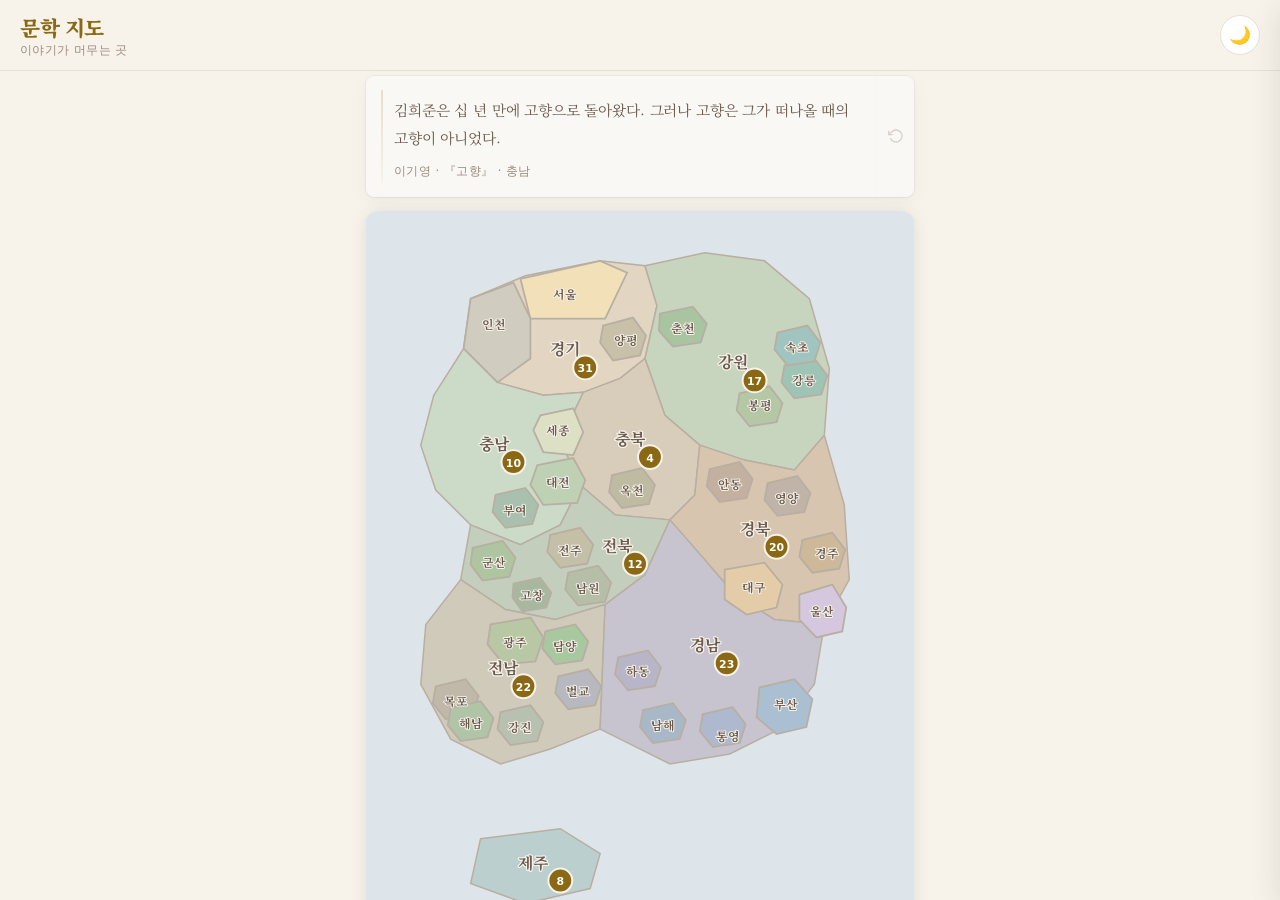
==== index.html @ c630f04c "(feat) 신규 7개 지역 SVG/CSS 추가 + 광역시 sub-region 전환 - 속초/영양/전주/남해/해남/강진/담양 SVG path, label, badge, CSS 색상" ====
<!DOCTYPE html>
<html lang="ko">
<head>
  <meta charset="UTF-8">
  <meta name="viewport" content="width=device-width, initial-scale=1.0, viewport-fit=cover">
  <meta name="theme-color" content="#8B6914">
  <meta name="apple-mobile-web-app-capable" content="yes">
  <meta name="apple-mobile-web-app-status-bar-style" content="black-translucent">
  <title>문학 지도 - 이야기가 머무는 곳</title>
  <link rel="manifest" href="manifest.json">
  <link rel="icon" href="icon.svg" type="image/svg+xml">
  <link rel="apple-touch-icon" href="icon.svg">
  <link rel="preconnect" href="https://fonts.googleapis.com">
  <link rel="preconnect" href="https://fonts.gstatic.com" crossorigin>
  <link href="https://fonts.googleapis.com/css2?family=Noto+Serif+KR:wght@400;700;900&display=swap" rel="stylesheet">
  <link rel="stylesheet" href="style.css">
</head>
<body>
  <div id="app">

    <!-- ===== 헤더 ===== -->
    <header class="app-header">
      <div class="header-left">
        <h1 class="logo">문학 지도</h1>
        <p class="tagline">이야기가 머무는 곳</p>
      </div>
      <button id="themeToggle" class="icon-btn" aria-label="테마 전환"></button>
    </header>

    <!-- ===== 지도 섹션 ===== -->
    <main class="map-section">
      <div class="map-wrapper">
        <!-- 오늘의 발견 -->
        <div id="discoveryCard" class="discovery-card">
          <div class="discovery-card-body">
            <p class="discovery-excerpt" id="discoveryExcerpt"></p>
            <p class="discovery-meta" id="discoveryMeta"></p>
          </div>
          <button class="discovery-next" id="discoveryNext" aria-label="다른 문장">
            <svg width="16" height="16" viewBox="0 0 24 24" fill="none" stroke="currentColor" stroke-width="2"><polyline points="1 4 1 10 7 10"/><path d="M3.51 15a9 9 0 1 0 2.13-9.36L1 10"/></svg>
          </button>
        </div>

        <svg id="koreaMap" viewBox="0 0 550 780" xmlns="http://www.w3.org/2000/svg">
          <!-- 바다 배경 -->
          <rect class="map-sea" x="0" y="0" width="550" height="780" rx="12"/>

          <!-- 지역 그룹 -->
          <g class="regions-group">
            <!-- === 도(道) 레이어 (배경) === -->

            <!-- 경기도 -->
            <g class="region" data-region="gyeonggi">
              <path d="M105,88 L160,65 L235,50 L280,55 L292,95 L280,148 L255,168 L218,182 L178,185 L132,172 L98,138Z"/>
            </g>
            <!-- 강원도 -->
            <g class="region" data-region="gangwon">
              <path d="M280,55 L340,42 L400,50 L445,88 L465,158 L460,225 L430,260 L380,250 L335,235 L300,205 L280,148 L292,95Z"/>
            </g>
            <!-- 충청북도 -->
            <g class="region" data-region="chungbuk">
              <path d="M218,182 L255,168 L280,148 L300,205 L335,235 L330,285 L305,310 L250,305 L215,275 L195,230Z"/>
            </g>
            <!-- 충청남도 -->
            <g class="region" data-region="chungnam">
              <path d="M68,185 L98,138 L132,172 L178,185 L218,182 L195,230 L215,275 L195,315 L155,335 L105,315 L70,280 L55,235Z"/>
            </g>
            <!-- 경상북도 -->
            <g class="region" data-region="gyeongbuk">
              <path d="M335,235 L380,250 L430,260 L460,225 L480,295 L485,370 L460,415 L410,410 L370,385 L340,350 L305,310 L330,285Z"/>
            </g>
            <!-- 전라북도 -->
            <g class="region" data-region="jeonbuk">
              <path d="M105,315 L155,335 L195,315 L215,275 L250,305 L305,310 L280,365 L240,395 L190,410 L140,400 L95,370Z"/>
            </g>
            <!-- 전라남도 -->
            <g class="region" data-region="jeonnam">
              <path d="M95,370 L140,400 L190,410 L240,395 L235,520 L185,540 L135,555 L85,530 L55,475 L60,415Z"/>
            </g>
            <!-- 경상남도 -->
            <g class="region" data-region="gyeongnam">
              <path d="M305,310 L340,350 L370,385 L410,410 L460,415 L450,475 L415,520 L365,545 L305,555 L235,520 L240,395 L280,365Z"/>
            </g>
            <!-- 제주도 -->
            <g class="region" data-region="jeju">
              <path d="M115,630 L195,620 L235,645 L225,680 L160,695 L105,675Z"/>
            </g>

            <!-- === 광역시·특별시 레이어 (전경) === -->

            <!-- 서울특별시 -->
            <g class="region sub-region" data-region="seoul">
              <path d="M155,68 L235,50 L262,62 L240,108 L165,108Z"/>
            </g>
            <!-- 인천광역시 -->
            <g class="region sub-region" data-region="incheon">
              <path d="M105,88 L148,72 L165,108 L165,148 L132,172 L98,138Z"/>
            </g>
            <!-- 세종특별자치시 -->
            <g class="region sub-region" data-region="sejong">
              <path d="M175,205 L208,198 L218,222 L208,245 L178,242 L168,220Z"/>
            </g>
            <!-- 대전광역시 -->
            <g class="region sub-region" data-region="daejeon">
              <path d="M172,255 L208,248 L220,270 L212,293 L178,295 L165,275Z"/>
            </g>
            <!-- 대구광역시 -->
            <g class="region sub-region" data-region="daegu">
              <path d="M360,360 L400,353 L418,375 L412,398 L382,405 L360,390Z"/>
            </g>
            <!-- 광주광역시 -->
            <g class="region sub-region" data-region="gwangju">
              <path d="M125,415 L165,408 L178,428 L170,452 L138,455 L122,435Z"/>
            </g>
            <!-- 울산광역시 -->
            <g class="region sub-region" data-region="ulsan">
              <path d="M435,385 L468,375 L482,398 L478,422 L452,428 L435,410Z"/>
            </g>
            <!-- 부산광역시 -->
            <g class="region sub-region" data-region="busan">
              <path d="M395,478 L430,470 L448,490 L442,518 L412,525 L392,508Z"/>
            </g>

            <!-- === 세분화 지역 (시·군) 레이어 === -->

            <!-- 춘천 (강원) -->
            <g class="region sub-region" data-region="chuncheon">
              <path d="M295,103 L328,96 L342,113 L336,132 L308,136 L294,120Z"/>
            </g>
            <!-- 봉평/평창 (강원) -->
            <g class="region sub-region" data-region="bongpyeong">
              <path d="M375,183 L405,176 L418,193 L412,212 L385,216 L372,200Z"/>
            </g>
            <!-- 경주 (경북) -->
            <g class="region sub-region" data-region="gyeongju">
              <path d="M438,330 L468,323 L481,340 L475,359 L448,363 L435,347Z"/>
            </g>
            <!-- 군산 (전북) -->
            <g class="region sub-region" data-region="gunsan">
              <path d="M107,338 L137,331 L150,348 L144,367 L117,371 L105,355Z"/>
            </g>
            <!-- 하동 (경남) -->
            <g class="region sub-region" data-region="hadong">
              <path d="M253,448 L283,441 L296,458 L290,477 L263,481 L250,465Z"/>
            </g>
            <!-- 통영 (경남) -->
            <g class="region sub-region" data-region="tongyeong">
              <path d="M338,505 L368,498 L381,515 L375,534 L348,538 L335,522Z"/>
            </g>
            <!-- 강릉 (강원) -->
            <g class="region sub-region" data-region="gangneung">
              <path d="M420,155 L450,148 L463,165 L457,184 L430,188 L417,172Z"/>
            </g>
            <!-- 양평 (경기) -->
            <g class="region sub-region" data-region="yangpyeong">
              <path d="M238,115 L268,107 L281,125 L275,145 L248,150 L235,132Z"/>
            </g>
            <!-- 옥천 (충북) -->
            <g class="region sub-region" data-region="okcheon">
              <path d="M247,265 L277,258 L290,275 L284,294 L257,298 L244,282Z"/>
            </g>
            <!-- 부여 (충남) -->
            <g class="region sub-region" data-region="buyeo">
              <path d="M130,285 L160,278 L173,295 L167,314 L140,318 L127,302Z"/>
            </g>
            <!-- 안동 (경북) -->
            <g class="region sub-region" data-region="andong">
              <path d="M345,259 L375,252 L388,269 L382,288 L355,292 L342,276Z"/>
            </g>
            <!-- 남원 (전북) -->
            <g class="region sub-region" data-region="namwon">
              <path d="M203,363 L233,356 L246,373 L240,392 L213,396 L200,380Z"/>
            </g>
            <!-- 고창 (전북) -->
            <g class="region sub-region" data-region="gochang">
              <path d="M148,374 L175,368 L186,383 L181,398 L157,402 L147,388Z"/>
            </g>
            <!-- 벌교 (전남) -->
            <g class="region sub-region" data-region="beolgyo">
              <path d="M193,467 L223,460 L236,477 L230,496 L203,500 L190,484Z"/>
            </g>
            <!-- 목포 (전남) -->
            <g class="region sub-region" data-region="mokpo">
              <path d="M70,477 L100,470 L113,487 L107,506 L80,510 L67,494Z"/>
            </g>
            <!-- 속초 (강원) -->
            <g class="region sub-region" data-region="sokcho">
              <path d="M413,122 L443,115 L456,132 L450,151 L423,155 L410,139Z"/>
            </g>
            <!-- 영양 (경북) -->
            <g class="region sub-region" data-region="yeongyang">
              <path d="M403,273 L433,266 L446,283 L440,302 L413,306 L400,290Z"/>
            </g>
            <!-- 전주 (전북) -->
            <g class="region sub-region" data-region="jeonju">
              <path d="M185,325 L215,318 L228,335 L222,354 L195,358 L182,342Z"/>
            </g>
            <!-- 남해 (경남) -->
            <g class="region sub-region" data-region="namhae">
              <path d="M278,501 L308,494 L321,511 L315,530 L288,534 L275,518Z"/>
            </g>
            <!-- 해남 (전남) -->
            <g class="region sub-region" data-region="haenam">
              <path d="M85,499 L115,492 L128,509 L122,528 L95,532 L82,516Z"/>
            </g>
            <!-- 강진 (전남) -->
            <g class="region sub-region" data-region="gangjin">
              <path d="M135,503 L165,496 L178,513 L172,532 L145,536 L132,520Z"/>
            </g>
            <!-- 담양 (전남) -->
            <g class="region sub-region" data-region="damyang">
              <path d="M180,422 L210,415 L223,432 L217,451 L190,455 L177,439Z"/>
            </g>
          </g>

          <!-- 지역 이름 라벨 -->
          <g class="labels-group">
            <!-- 도 라벨 -->
            <text x="200" y="145" data-label="gyeonggi">경기</text>
            <text x="368" y="158" data-label="gangwon">강원</text>
            <text x="265" y="235" data-label="chungbuk">충북</text>
            <text x="128" y="240" data-label="chungnam">충남</text>
            <text x="390" y="325" data-label="gyeongbuk">경북</text>
            <text x="252" y="342" data-label="jeonbuk">전북</text>
            <text x="138" y="465" data-label="jeonnam">전남</text>
            <text x="340" y="442" data-label="gyeongnam">경남</text>
            <text x="168" y="660" data-label="jeju">제주</text>
            <!-- 광역시 라벨 -->
            <text x="200" y="88" data-label="seoul" class="sub-label">서울</text>
            <text x="128" y="118" data-label="incheon" class="sub-label">인천</text>
            <text x="193" y="225" data-label="sejong" class="sub-label">세종</text>
            <text x="193" y="277" data-label="daejeon" class="sub-label">대전</text>
            <text x="389" y="382" data-label="daegu" class="sub-label">대구</text>
            <text x="150" y="438" data-label="gwangju" class="sub-label">광주</text>
            <text x="458" y="406" data-label="ulsan" class="sub-label">울산</text>
            <text x="422" y="500" data-label="busan" class="sub-label">부산</text>
            <!-- 세분화 지역 라벨 -->
            <text x="318" y="122" data-label="chuncheon" class="sub-label">춘천</text>
            <text x="395" y="200" data-label="bongpyeong" class="sub-label">봉평</text>
            <text x="463" y="348" data-label="gyeongju" class="sub-label">경주</text>
            <text x="128" y="357" data-label="gunsan" class="sub-label">군산</text>
            <text x="273" y="467" data-label="hadong" class="sub-label">하동</text>
            <text x="363" y="532" data-label="tongyeong" class="sub-label">통영</text>
            <text x="440" y="175" data-label="gangneung" class="sub-label">강릉</text>
            <text x="261" y="135" data-label="yangpyeong" class="sub-label">양평</text>
            <text x="267" y="285" data-label="okcheon" class="sub-label">옥천</text>
            <text x="150" y="305" data-label="buyeo" class="sub-label">부여</text>
            <text x="365" y="279" data-label="andong" class="sub-label">안동</text>
            <text x="223" y="383" data-label="namwon" class="sub-label">남원</text>
            <text x="167" y="390" data-label="gochang" class="sub-label">고창</text>
            <text x="213" y="487" data-label="beolgyo" class="sub-label">벌교</text>
            <text x="90" y="497" data-label="mokpo" class="sub-label">목포</text>
            <text x="433" y="142" data-label="sokcho" class="sub-label">속초</text>
            <text x="423" y="293" data-label="yeongyang" class="sub-label">영양</text>
            <text x="205" y="345" data-label="jeonju" class="sub-label">전주</text>
            <text x="298" y="521" data-label="namhae" class="sub-label">남해</text>
            <text x="105" y="519" data-label="haenam" class="sub-label">해남</text>
            <text x="155" y="523" data-label="gangjin" class="sub-label">강진</text>
            <text x="200" y="442" data-label="damyang" class="sub-label">담양</text>
          </g>

          <!-- 작품 수 뱃지 -->
          <g class="badges-group">
            <!-- 도 뱃지 -->
            <g class="count-badge" data-badge="gyeonggi" transform="translate(220,157)">
              <circle r="12"/><text dy="4.5"></text>
            </g>
            <g class="count-badge" data-badge="gangwon" transform="translate(390,170)">
              <circle r="12"/><text dy="4.5"></text>
            </g>
            <g class="count-badge" data-badge="chungbuk" transform="translate(285,247)">
              <circle r="12"/><text dy="4.5"></text>
            </g>
            <g class="count-badge" data-badge="chungnam" transform="translate(148,252)">
              <circle r="12"/><text dy="4.5"></text>
            </g>
            <g class="count-badge" data-badge="gyeongbuk" transform="translate(412,337)">
              <circle r="12"/><text dy="4.5"></text>
            </g>
            <g class="count-badge" data-badge="jeonbuk" transform="translate(270,354)">
              <circle r="12"/><text dy="4.5"></text>
            </g>
            <g class="count-badge" data-badge="jeonnam" transform="translate(158,477)">
              <circle r="12"/><text dy="4.5"></text>
            </g>
            <g class="count-badge" data-badge="gyeongnam" transform="translate(362,454)">
              <circle r="12"/><text dy="4.5"></text>
            </g>
            <g class="count-badge" data-badge="jeju" transform="translate(195,672)">
              <circle r="12"/><text dy="4.5"></text>
            </g>
            <!-- 세분화 지역 뱃지 -->
            <g class="count-badge" data-badge="chuncheon" transform="translate(338,130)">
              <circle r="9"/><text dy="3.5"></text>
            </g>
            <g class="count-badge" data-badge="bongpyeong" transform="translate(415,208)">
              <circle r="9"/><text dy="3.5"></text>
            </g>
            <g class="count-badge" data-badge="gyeongju" transform="translate(478,357)">
              <circle r="9"/><text dy="3.5"></text>
            </g>
            <g class="count-badge" data-badge="gunsan" transform="translate(148,365)">
              <circle r="9"/><text dy="3.5"></text>
            </g>
            <g class="count-badge" data-badge="hadong" transform="translate(293,475)">
              <circle r="9"/><text dy="3.5"></text>
            </g>
            <g class="count-badge" data-badge="tongyeong" transform="translate(380,537)">
              <circle r="9"/><text dy="3.5"></text>
            </g>
            <g class="count-badge" data-badge="gangneung" transform="translate(460,182)">
              <circle r="9"/><text dy="3.5"></text>
            </g>
            <g class="count-badge" data-badge="yangpyeong" transform="translate(281,145)">
              <circle r="9"/><text dy="3.5"></text>
            </g>
            <g class="count-badge" data-badge="okcheon" transform="translate(287,292)">
              <circle r="9"/><text dy="3.5"></text>
            </g>
            <g class="count-badge" data-badge="buyeo" transform="translate(170,312)">
              <circle r="9"/><text dy="3.5"></text>
            </g>
            <g class="count-badge" data-badge="andong" transform="translate(385,286)">
              <circle r="9"/><text dy="3.5"></text>
            </g>
            <g class="count-badge" data-badge="namwon" transform="translate(243,390)">
              <circle r="9"/><text dy="3.5"></text>
            </g>
            <g class="count-badge" data-badge="gochang" transform="translate(183,396)">
              <circle r="9"/><text dy="3.5"></text>
            </g>
            <g class="count-badge" data-badge="beolgyo" transform="translate(233,494)">
              <circle r="9"/><text dy="3.5"></text>
            </g>
            <g class="count-badge" data-badge="mokpo" transform="translate(110,504)">
              <circle r="9"/><text dy="3.5"></text>
            </g>
            <g class="count-badge" data-badge="sokcho" transform="translate(450,149)">
              <circle r="9"/><text dy="3.5"></text>
            </g>
            <g class="count-badge" data-badge="yeongyang" transform="translate(443,300)">
              <circle r="9"/><text dy="3.5"></text>
            </g>
            <g class="count-badge" data-badge="jeonju" transform="translate(225,352)">
              <circle r="9"/><text dy="3.5"></text>
            </g>
            <g class="count-badge" data-badge="namhae" transform="translate(318,528)">
              <circle r="9"/><text dy="3.5"></text>
            </g>
            <g class="count-badge" data-badge="haenam" transform="translate(125,526)">
              <circle r="9"/><text dy="3.5"></text>
            </g>
            <g class="count-badge" data-badge="gangjin" transform="translate(175,530)">
              <circle r="9"/><text dy="3.5"></text>
            </g>
            <g class="count-badge" data-badge="damyang" transform="translate(220,449)">
              <circle r="9"/><text dy="3.5"></text>
            </g>
          </g>

          <!-- 작품 위치 마커 -->
          <g id="workMarkers"></g>
        </svg>

        <!-- 시·군 상세 타일 지도 -->
        <div id="detailMap" class="detail-map"></div>

        <!-- 전체 지도 복귀 버튼 -->
        <button id="zoomBackBtn" class="zoom-back-btn" aria-label="전체 지도">&larr; 전체 지도</button>
        <!-- 이야기 목록 버튼 -->
        <button id="storyOpenBtn" class="story-open-btn" aria-label="이야기 보기">작품 · 이야기 &rsaquo;</button>

        <!-- 지도 안내 -->
        <p class="map-hint" id="mapHint">지역을 선택해보세요</p>

      </div>
    </main>

    <!-- ===== 스토리 패널 ===== -->
    <aside id="storyPanel" class="story-panel">
      <div class="panel-drag-handle"></div>
      <div class="panel-header">
        <button id="panelClose" class="icon-btn panel-close-btn" aria-label="닫기">&times;</button>
        <h2 id="regionTitle" class="region-title"></h2>
        <p id="regionDesc" class="region-desc"></p>
      </div>
      <div class="panel-body" id="panelBody">
        <div class="panel-section">
          <h3 class="section-header" id="litSectionTitle">문학작품</h3>
          <div id="literaryList"></div>
        </div>
        <div class="panel-divider"></div>
        <div class="panel-section">
          <h3 class="section-header" id="userSectionTitle">이 곳의 이야기</h3>
          <div id="userList"></div>
        </div>
      </div>
      <div class="panel-footer">
        <button id="writeBtn" class="write-btn">이야기 남기기</button>
      </div>
    </aside>

    <!-- ===== 글쓰기 모달 ===== -->
    <div id="writeModal" class="modal">
      <div class="modal-content write-modal">
        <div class="modal-header">
          <h3><span id="writeRegion"></span>에 이야기 남기기</h3>
          <button class="modal-close-btn" data-close="writeModal">&times;</button>
        </div>
        <form id="writeForm">
          <div class="form-group">
            <label for="authorInput">필명</label>
            <input type="text" id="authorInput" name="author" placeholder="이름 또는 필명" required>
          </div>
          <div class="form-group">
            <label for="titleInput">제목</label>
            <input type="text" id="titleInput" name="storyTitle" placeholder="이야기의 제목" required>
          </div>
          <div class="form-group">
            <label for="relatedWorkSelect">관련 작품 <span class="label-optional">(선택)</span></label>
            <select id="relatedWorkSelect" name="relatedWork">
              <option value="">작품 선택 안 함 — 자유 글</option>
            </select>
          </div>
          <div class="form-group">
            <label for="locationInput">장소 <span class="label-optional">(선택)</span></label>
            <input type="text" id="locationInput" name="location" placeholder="방문한 장소 (예: 춘천 실레마을 김유정문학촌)">
          </div>
          <div class="form-group">
            <label for="categorySelect">카테고리</label>
            <select id="categorySelect" name="category">
              <option value="essay">수필/에세이</option>
              <option value="poem">시</option>
              <option value="review">감상/리뷰</option>
              <option value="memory">추억/일상</option>
            </select>
          </div>
          <div class="form-group">
            <label for="contentInput">내용</label>
            <textarea id="contentInput" name="content" rows="6" placeholder="이 장소와 관련된 이야기를 들려주세요..." required></textarea>
          </div>
          <div class="form-actions">
            <button type="button" id="cancelBtn" class="btn btn-secondary">취소</button>
            <button type="submit" class="btn btn-primary">등록하기</button>
          </div>
        </form>
      </div>
    </div>

    <!-- ===== 상세보기 모달 ===== -->
    <div id="detailModal" class="modal">
      <div class="modal-content detail-modal" id="detailContent"></div>
    </div>

    <!-- ===== 오버레이 ===== -->
    <div id="overlay" class="overlay"></div>

  </div>

  <script src="data.js"></script>
  <script src="detail-maps.js"></script>
  <script src="app.js"></script>
</body>
</html>
---- style.css ----
/* ===== CSS Variables ===== */
:root {
  --bg-primary: #F7F3EB;
  --bg-secondary: #FFFFFF;
  --bg-card: #FFFDF8;
  --text-primary: #2C1810;
  --text-secondary: #6B5B4F;
  --text-tertiary: #9B8B7F;
  --accent: #8B6914;
  --accent-hover: #A47D1A;
  --accent-bg: #FFF8E7;
  --border: #E8E0D4;
  --shadow-sm: 0 1px 3px rgba(44,24,16,0.06);
  --shadow-md: 0 4px 12px rgba(44,24,16,0.08);
  --shadow-lg: 0 8px 30px rgba(44,24,16,0.12);
  --radius-sm: 8px;
  --radius-md: 14px;
  --radius-lg: 20px;
  --sea: #DDE5EA;
  --region-stroke: #B8AFA2;

  /* 도(道) */
  --r-gyeonggi: #E2D5C1;
  --r-gangwon: #C7D4BE;
  --r-chungbuk: #D8CCBA;
  --r-chungnam: #CBDBC7;
  --r-gyeongbuk: #D8C5AF;
  --r-jeonbuk: #C4CEBC;
  --r-jeonnam: #CFCABA;
  --r-gyeongnam: #C7C4D0;
  --r-jeju: #BBCFCE;

  /* 광역시·특별시 */
  --r-seoul: #F2E0B8;
  --r-incheon: #D0CCC0;
  --r-sejong: #DDE0C4;
  --r-daejeon: #BED1B5;
  --r-daegu: #E5CCA8;
  --r-gwangju: #B8C8A5;
  --r-ulsan: #D5C8DE;
  --r-busan: #AABFD2;

  /* 세분화 지역 (시·군) */
  --r-chuncheon: #A8C4A0;
  --r-bongpyeong: #B5C8A5;
  --r-gyeongju: #CDB89A;
  --r-gunsan: #AFC4A0;
  --r-hadong: #B8B5C8;
  --r-tongyeong: #AEB8CE;
  --r-gangneung: #9EC4B5;
  --r-yangpyeong: #C8C0A8;
  --r-okcheon: #BFBAA2;
  --r-buyeo: #A8C0AD;
  --r-andong: #C4B0A0;
  --r-namwon: #B5BFA8;
  --r-gochang: #A8B8A0;
  --r-beolgyo: #B8B8C0;
  --r-mokpo: #C0B8A8;
  --r-sokcho: #A0C4C0;
  --r-yeongyang: #C0B4A8;
  --r-jeonju: #C4C0A8;
  --r-namhae: #A8B8C8;
  --r-haenam: #B0C4A8;
  --r-gangjin: #B8C0B0;
  --r-damyang: #A8C8A0;
}

[data-theme="dark"] {
  --bg-primary: #1A1612;
  --bg-secondary: #252019;
  --bg-card: #2D2720;
  --text-primary: #E8DFD0;
  --text-secondary: #A89B8F;
  --text-tertiary: #7B6F63;
  --accent: #D4A832;
  --accent-hover: #E0BA45;
  --accent-bg: #332D1F;
  --border: #3D362D;
  --shadow-sm: 0 1px 3px rgba(0,0,0,0.2);
  --shadow-md: 0 4px 12px rgba(0,0,0,0.3);
  --shadow-lg: 0 8px 30px rgba(0,0,0,0.4);
  --sea: #141C22;
  --region-stroke: #5D5449;

  /* 도(道) */
  --r-gyeonggi: #5C4E3A;
  --r-gangwon: #3E4D38;
  --r-chungbuk: #524A3A;
  --r-chungnam: #3E4D3C;
  --r-gyeongbuk: #524538;
  --r-jeonbuk: #3C4538;
  --r-jeonnam: #4A453A;
  --r-gyeongnam: #3E3C4A;
  --r-jeju: #384A48;

  /* 광역시·특별시 */
  --r-seoul: #6B5A32;
  --r-incheon: #4A4638;
  --r-sejong: #4D5038;
  --r-daejeon: #3A4D34;
  --r-daegu: #5E4C30;
  --r-gwangju: #384530;
  --r-ulsan: #4A4252;
  --r-busan: #344050;

  /* 세분화 지역 (시·군) */
  --r-chuncheon: #354D30;
  --r-bongpyeong: #3C4832;
  --r-gyeongju: #4D4230;
  --r-gunsan: #354530;
  --r-hadong: #38354A;
  --r-tongyeong: #343A4A;
  --r-gangneung: #2E4840;
  --r-yangpyeong: #4A4538;
  --r-okcheon: #454030;
  --r-buyeo: #304538;
  --r-andong: #483E35;
  --r-namwon: #3A4232;
  --r-gochang: #344030;
  --r-beolgyo: #383842;
  --r-mokpo: #424038;
  --r-sokcho: #2E4845;
  --r-yeongyang: #453E35;
  --r-jeonju: #484530;
  --r-namhae: #303A48;
  --r-haenam: #354535;
  --r-gangjin: #3A4238;
  --r-damyang: #304830;
}

/* ===== Reset & Base ===== */
*, *::before, *::after {
  margin: 0;
  padding: 0;
  box-sizing: border-box;
}

html {
  font-size: 16px;
  -webkit-text-size-adjust: 100%;
}

body {
  font-family: -apple-system, BlinkMacSystemFont, 'Segoe UI', system-ui, sans-serif;
  background-color: var(--bg-primary);
  color: var(--text-primary);
  min-height: 100dvh;
  transition: background-color 0.4s, color 0.4s;
  overflow-x: hidden;
}

/* ===== Header ===== */
.app-header {
  position: fixed;
  top: 0;
  left: 0;
  right: 0;
  z-index: 100;
  display: flex;
  align-items: center;
  justify-content: space-between;
  padding: 12px 20px;
  background: var(--bg-primary);
  border-bottom: 1px solid var(--border);
  backdrop-filter: blur(12px);
  -webkit-backdrop-filter: blur(12px);
  transition: background-color 0.4s;
}

.logo {
  font-family: 'Noto Serif KR', Georgia, serif;
  font-size: 1.3rem;
  font-weight: 900;
  color: var(--accent);
  letter-spacing: -0.02em;
}

.tagline {
  font-size: 0.72rem;
  color: var(--text-tertiary);
  margin-top: 1px;
  letter-spacing: 0.04em;
}

.icon-btn {
  width: 40px;
  height: 40px;
  border: 1px solid var(--border);
  border-radius: 50%;
  background: var(--bg-secondary);
  color: var(--text-primary);
  font-size: 1.1rem;
  cursor: pointer;
  display: flex;
  align-items: center;
  justify-content: center;
  transition: all 0.2s;
}

.icon-btn:hover {
  border-color: var(--accent);
  background: var(--accent-bg);
}

/* ===== Map Section ===== */
.map-section {
  padding-top: 68px;
  height: 100dvh;
  display: flex;
  justify-content: center;
  overflow: hidden;
}

.map-wrapper {
  position: relative;
  width: 100%;
  /* 뷰포트 높이에서 헤더+여백+디스커버리카드+힌트 빼고 SVG 비율(550:780)로 최대 너비 산출 */
  max-width: min(520px, calc((100dvh - 170px) * 0.705));
  margin: auto;
  padding: 8px;
}

#koreaMap {
  width: 100%;
  height: auto;
  filter: drop-shadow(0 2px 8px rgba(44,24,16,0.1));
}

.map-sea {
  fill: var(--sea);
  transition: fill 0.4s;
}

.map-hint {
  text-align: center;
  color: var(--text-tertiary);
  font-size: 0.85rem;
  margin-top: 8px;
  transition: opacity 0.3s;
}

.map-hint.hidden {
  opacity: 0;
}

/* Region paths — 도(道) */
.region path {
  stroke: var(--region-stroke);
  stroke-width: 1.5;
  cursor: pointer;
  transition: fill 0.25s, filter 0.25s, transform 0.25s;
  transform-origin: center;
}

.region[data-region="gyeonggi"] path { fill: var(--r-gyeonggi); }
.region[data-region="gangwon"] path { fill: var(--r-gangwon); }
.region[data-region="chungbuk"] path { fill: var(--r-chungbuk); }
.region[data-region="chungnam"] path { fill: var(--r-chungnam); }
.region[data-region="gyeongbuk"] path { fill: var(--r-gyeongbuk); }
.region[data-region="jeonbuk"] path { fill: var(--r-jeonbuk); }
.region[data-region="jeonnam"] path { fill: var(--r-jeonnam); }
.region[data-region="gyeongnam"] path { fill: var(--r-gyeongnam); }
.region[data-region="jeju"] path { fill: var(--r-jeju); }

/* Region paths — 광역시·특별시 */
.region[data-region="seoul"] path { fill: var(--r-seoul); }
.region[data-region="incheon"] path { fill: var(--r-incheon); }
.region[data-region="sejong"] path { fill: var(--r-sejong); }
.region[data-region="daejeon"] path { fill: var(--r-daejeon); }
.region[data-region="daegu"] path { fill: var(--r-daegu); }
.region[data-region="gwangju"] path { fill: var(--r-gwangju); }
.region[data-region="ulsan"] path { fill: var(--r-ulsan); }
.region[data-region="busan"] path { fill: var(--r-busan); }

/* 세분화 지역 (시·군) */
.region[data-region="chuncheon"] path { fill: var(--r-chuncheon); }
.region[data-region="bongpyeong"] path { fill: var(--r-bongpyeong); }
.region[data-region="gyeongju"] path { fill: var(--r-gyeongju); }
.region[data-region="gunsan"] path { fill: var(--r-gunsan); }
.region[data-region="hadong"] path { fill: var(--r-hadong); }
.region[data-region="tongyeong"] path { fill: var(--r-tongyeong); }
.region[data-region="gangneung"] path { fill: var(--r-gangneung); }
.region[data-region="yangpyeong"] path { fill: var(--r-yangpyeong); }
.region[data-region="okcheon"] path { fill: var(--r-okcheon); }
.region[data-region="buyeo"] path { fill: var(--r-buyeo); }
.region[data-region="andong"] path { fill: var(--r-andong); }
.region[data-region="namwon"] path { fill: var(--r-namwon); }
.region[data-region="gochang"] path { fill: var(--r-gochang); }
.region[data-region="beolgyo"] path { fill: var(--r-beolgyo); }
.region[data-region="mokpo"] path { fill: var(--r-mokpo); }
.region[data-region="sokcho"] path { fill: var(--r-sokcho); }
.region[data-region="yeongyang"] path { fill: var(--r-yeongyang); }
.region[data-region="jeonju"] path { fill: var(--r-jeonju); }
.region[data-region="namhae"] path { fill: var(--r-namhae); }
.region[data-region="haenam"] path { fill: var(--r-haenam); }
.region[data-region="gangjin"] path { fill: var(--r-gangjin); }
.region[data-region="damyang"] path { fill: var(--r-damyang); }

.region.sub-region path {
  stroke-width: 1.8;
}

.region.sub-region:hover path {
  stroke-width: 2.2;
}

/* 시·군 선택 시 상위 도 연동 하이라이트 */
.region.parent-highlight path {
  filter: brightness(1.08);
  stroke-width: 2;
}

.region:hover path {
  filter: brightness(1.08);
  stroke-width: 2;
}

.region.selected path {
  fill: var(--accent) !important;
  stroke: var(--text-primary);
  stroke-width: 2.5;
  filter: brightness(1.05) drop-shadow(0 2px 6px rgba(139,105,20,0.3));
}

/* Labels */
.labels-group text {
  font-family: 'Noto Serif KR', serif;
  font-size: 16px;
  font-weight: 700;
  fill: var(--text-secondary);
  text-anchor: middle;
  pointer-events: none;
  transition: fill 0.3s;
  paint-order: stroke fill;
  stroke: var(--bg-primary);
  stroke-width: 2.5px;
  stroke-linecap: round;
  stroke-linejoin: round;
}

.labels-group text.sub-label {
  font-size: 12px;
  font-weight: 700;
  stroke-width: 2px;
}

/* Badges */
.count-badge {
  opacity: 0;
  transition: opacity 0.3s;
}

.count-badge.visible {
  opacity: 1;
}

.count-badge circle {
  fill: var(--accent);
  stroke: var(--bg-primary);
  stroke-width: 2;
}

.count-badge text {
  fill: #FFF;
  font-size: 11px;
  font-weight: 700;
  text-anchor: middle;
  font-family: -apple-system, system-ui, sans-serif;
}

/* ===== Story Panel ===== */
.story-panel {
  position: fixed;
  z-index: 200;
  background: var(--bg-secondary);
  display: flex;
  flex-direction: column;
  transition: transform 0.35s cubic-bezier(0.4, 0, 0.2, 1);
  overflow: hidden;
}

/* Mobile: bottom sheet */
@media (max-width: 768px) {
  .story-panel {
    bottom: 0;
    left: 0;
    right: 0;
    height: 75dvh;
    border-radius: var(--radius-lg) var(--radius-lg) 0 0;
    transform: translateY(100%);
    box-shadow: 0 -4px 30px rgba(0,0,0,0.15);
  }

  .story-panel.open {
    transform: translateY(0);
  }
}

/* Desktop: side panel */
@media (min-width: 769px) {
  .story-panel {
    top: 0;
    right: 0;
    bottom: 0;
    width: 440px;
    transform: translateX(100%);
    border-left: 1px solid var(--border);
    box-shadow: var(--shadow-lg);
  }

  .story-panel.open {
    transform: translateX(0);
  }
}

.panel-drag-handle {
  width: 36px;
  height: 4px;
  background: var(--border);
  border-radius: 2px;
  margin: 10px auto 4px;
  flex-shrink: 0;
}

@media (min-width: 769px) {
  .panel-drag-handle { display: none; }
}

.panel-header {
  padding: 12px 20px 0;
  flex-shrink: 0;
  position: relative;
}

.panel-close-btn {
  position: absolute;
  top: 8px;
  right: 16px;
  font-size: 1.5rem;
  line-height: 1;
}

.region-title {
  font-family: 'Noto Serif KR', serif;
  font-size: 1.35rem;
  font-weight: 900;
  color: var(--accent);
  padding-right: 40px;
}

.region-desc {
  font-size: 0.82rem;
  color: var(--text-secondary);
  margin-top: 6px;
  line-height: 1.5;
}

/* Section headers */
.section-header {
  font-family: 'Noto Serif KR', serif;
  font-size: 0.9rem;
  font-weight: 700;
  color: var(--text-secondary);
  margin-bottom: 12px;
  padding-bottom: 8px;
  border-bottom: 1.5px solid var(--border);
}

.panel-divider {
  height: 1px;
  background: var(--border);
  margin: 20px 0;
}

.section-empty {
  font-size: 0.85rem;
  color: var(--text-tertiary);
  padding: 16px 0;
}

/* Panel body */
.panel-body {
  flex: 1;
  overflow-y: auto;
  padding: 16px 20px;
  -webkit-overflow-scrolling: touch;
}

/* Panel footer */
.panel-footer {
  padding: 12px 20px;
  padding-bottom: max(12px, env(safe-area-inset-bottom));
  border-top: 1px solid var(--border);
  flex-shrink: 0;
}

.write-btn {
  width: 100%;
  padding: 13px;
  border: none;
  border-radius: var(--radius-sm);
  background: var(--accent);
  color: #FFF;
  font-size: 0.95rem;
  font-weight: 700;
  cursor: pointer;
  transition: background 0.2s;
}

.write-btn:hover {
  background: var(--accent-hover);
}

/* ===== SVG Map Zoom ===== */
.map-wrapper {
  position: relative;
}

/* viewBox는 CSS transition 안 됨 — JS에서 처리 */
#koreaMap {
  transition: opacity 0.3s ease;
}

/* 줌 시 타겟 외 지역 처리 */
#koreaMap.zoomed .region:not(.zoom-target):not(.zoom-sibling) {
  opacity: 0.07;
  pointer-events: none;
  transition: opacity 0.35s ease;
}

#koreaMap.zoomed .region.zoom-sibling {
  opacity: 0.35;
  transition: opacity 0.35s ease;
}

#koreaMap.zoomed .region.zoom-target {
  transition: opacity 0.35s ease;
}

/* 줌 시 라벨 — 비타겟 숨김 */
#koreaMap.zoomed .labels-group text {
  opacity: 0;
  transition: opacity 0.25s ease;
}

#koreaMap.zoomed .labels-group text.zoom-label {
  opacity: 1;
  transition: opacity 0.25s ease;
}

/* 메인 지도에서 세분화 지역 뱃지 숨김 */
.count-badge.sub-badge {
  opacity: 0 !important;
  pointer-events: none;
}

/* 줌 시 도 뱃지 숨김 */
#koreaMap.zoomed .badges-group .count-badge {
  opacity: 0;
  transition: opacity 0.2s ease;
}

/* 줌 시 하위 지역 뱃지 표시 — 메인 지도와 동일 크기 유지 */
#koreaMap.zoomed .badges-group .count-badge.zoom-badge {
  opacity: 1 !important;
  pointer-events: auto;
}

/* 줌 시 글귀 카드 숨김 */
.discovery-card.hidden {
  display: none;
}

/* 위치 동그라미 마커 */
.location-dot {
  cursor: pointer;
  transition: opacity 0.3s ease;
}

.location-dot.zoom-hidden {
  opacity: 0;
  pointer-events: none;
}

.loc-circle {
  fill: var(--accent);
  stroke: var(--bg-primary);
  stroke-width: 1.5;
  transition: r 0.2s ease, fill 0.2s ease;
}

.loc-pulse {
  fill: var(--accent);
  opacity: 0;
  animation: locPulse 3s ease-out infinite;
}

.location-dot:hover .loc-circle {
  r: 5.5;
  fill: var(--accent-hover);
}

@keyframes locPulse {
  0% { r: 4; opacity: 0.4; }
  100% { r: 12; opacity: 0; }
}

[data-theme="dark"] .loc-circle {
  stroke: var(--bg-secondary);
}

/* 작품 마커 */
.work-marker {
  cursor: pointer;
}

.work-marker .marker-dot {
  fill: var(--accent);
  stroke: var(--bg-primary);
  stroke-width: 2;
  transition: r 0.15s ease, fill 0.15s ease;
}

.work-marker .marker-label {
  font-family: 'Noto Serif KR', serif;
  font-weight: 700;
  fill: var(--text-primary);
  paint-order: stroke fill;
  stroke: var(--sea);
  stroke-width: 3px;
  stroke-linecap: round;
  stroke-linejoin: round;
  pointer-events: none;
}

.work-marker:hover .marker-dot {
  fill: var(--accent-hover);
  r: 5.5;
}

[data-theme="dark"] .work-marker .marker-dot {
  stroke: var(--bg-primary);
}

[data-theme="dark"] .work-marker .marker-label {
  stroke: var(--bg-secondary);
}

/* 줌 복귀 버튼 */
.zoom-back-btn {
  display: none;
  position: absolute;
  top: 8px;
  left: 8px;
  padding: 5px 12px;
  border: 1px solid var(--border);
  border-radius: 100px;
  background: var(--bg-secondary);
  color: var(--text-secondary);
  font-family: 'Noto Serif KR', serif;
  font-size: 0.72rem;
  font-weight: 600;
  cursor: pointer;
  z-index: 5;
  box-shadow: var(--shadow-sm);
  transition: all 0.2s;
}

.zoom-back-btn.visible {
  display: block;
}

.zoom-back-btn:hover {
  background: var(--accent-bg);
  border-color: var(--accent);
  color: var(--accent);
}

/* 이야기 보기 버튼 */
.story-open-btn {
  display: none;
  position: absolute;
  top: 8px;
  right: 8px;
  padding: 5px 14px;
  border: none;
  border-radius: 100px;
  background: var(--accent);
  color: #FFF;
  font-family: 'Noto Serif KR', serif;
  font-size: 0.72rem;
  font-weight: 700;
  cursor: pointer;
  z-index: 5;
  box-shadow: var(--shadow-sm);
  transition: all 0.2s;
}

.story-open-btn.visible {
  display: block;
}

.story-open-btn:hover {
  background: var(--accent-hover);
}

/* ===== 시·군 상세 SVG 지도 ===== */
.detail-map {
  display: none;
  position: absolute;
  inset: 0;
  z-index: 2;
  border-radius: var(--radius-md);
  overflow: hidden;
  background: var(--bg-primary);
}

.detail-map.visible {
  display: flex;
  align-items: center;
  justify-content: center;
}

/* SVG 지도 */
.dm-svg {
  width: 100%;
  height: 100%;
}

.dm-bg {
  fill: var(--sea);
}

/* 구/면 경계 */
.dm-district {
  fill: var(--bg-card);
  stroke: var(--region-stroke);
  stroke-width: 1;
  transition: fill 0.2s;
}

.dm-district:hover {
  fill: var(--accent-bg);
}

.dm-district-label {
  font-family: 'Noto Serif KR', serif;
  font-size: 7px;
  font-weight: 600;
  fill: var(--text-tertiary);
  text-anchor: middle;
  pointer-events: none;
  paint-order: stroke fill;
  stroke: var(--bg-card);
  stroke-width: 2px;
  stroke-linecap: round;
  stroke-linejoin: round;
}

/* 하천 */
.dm-river {
  fill: none;
  stroke: var(--sea);
  stroke-width: 3;
  stroke-linecap: round;
  opacity: 0.8;
}

.dm-river-label {
  font-family: 'Noto Serif KR', serif;
  font-size: 7px;
  fill: #7BA1B5;
  font-style: italic;
  pointer-events: none;
  paint-order: stroke fill;
  stroke: var(--bg-primary);
  stroke-width: 2px;
  stroke-linecap: round;
  stroke-linejoin: round;
}

/* 산 */
.dm-mountain polygon {
  fill: #9CB89A;
  stroke: #7A9E78;
  stroke-width: 0.8;
}

.dm-mountain text {
  font-family: 'Noto Serif KR', serif;
  font-size: 7px;
  fill: #6B8F69;
  font-weight: 600;
  paint-order: stroke fill;
  stroke: var(--bg-primary);
  stroke-width: 2px;
  stroke-linecap: round;
  stroke-linejoin: round;
}

/* 랜드마크 */
.dm-landmark circle {
  fill: var(--text-tertiary);
}

.dm-landmark text {
  font-family: 'Noto Serif KR', serif;
  font-size: 6.5px;
  fill: var(--text-tertiary);
  paint-order: stroke fill;
  stroke: var(--bg-primary);
  stroke-width: 2px;
  stroke-linecap: round;
  stroke-linejoin: round;
}

/* 작품 마커 */
.dm-work {
  cursor: pointer;
}

.dm-work-dot {
  fill: var(--accent);
  stroke: #fff;
  stroke-width: 2;
  transition: r 0.15s;
}

.dm-work:hover .dm-work-dot {
  opacity: 0.7;
}

.dm-work-title {
  font-family: 'Noto Serif KR', serif;
  font-size: 6px;
  font-weight: 700;
  fill: var(--text-primary);
  paint-order: stroke fill;
  stroke: var(--bg-primary);
  stroke-width: 3px;
  stroke-linecap: round;
  stroke-linejoin: round;
}

.dm-work-author {
  font-family: 'Noto Serif KR', serif;
  font-size: 5px;
  fill: var(--text-secondary);
  paint-order: stroke fill;
  stroke: var(--bg-primary);
  stroke-width: 2px;
  stroke-linecap: round;
  stroke-linejoin: round;
}

/* 다크 모드 */
[data-theme="dark"] .dm-bg { fill: var(--sea); }
[data-theme="dark"] .dm-district { fill: var(--bg-card); stroke: var(--region-stroke); }
[data-theme="dark"] .dm-mountain polygon { fill: #3E5A3C; stroke: #4D6E4B; }
[data-theme="dark"] .dm-mountain text { fill: #6B9068; }
[data-theme="dark"] .dm-river { stroke: var(--sea); }
[data-theme="dark"] .dm-river-label { fill: #4A7A8F; }

/* 지역명 */
.dm-title {
  position: absolute;
  top: 10px;
  left: 50%;
  transform: translateX(-50%);
  z-index: 10;
  font-family: 'Noto Serif KR', serif;
  font-size: 0.9rem;
  font-weight: 700;
  color: var(--text-primary);
  background: var(--bg-card);
  padding: 4px 14px;
  border-radius: 100px;
  border: 1px solid var(--border);
  box-shadow: var(--shadow-sm);
  pointer-events: none;
}

/* 도 전역 작품 리스트 */
.dm-area-list {
  position: absolute;
  bottom: 8px;
  left: 8px;
  right: 8px;
  z-index: 10;
  background: var(--bg-card);
  border: 1px solid var(--border);
  border-radius: var(--radius-sm);
  padding: 8px 10px;
  box-shadow: var(--shadow-md);
  max-height: 110px;
  overflow-y: auto;
}

.dm-area-label {
  font-family: 'Noto Serif KR', serif;
  font-size: 0.62rem;
  font-weight: 600;
  color: var(--text-tertiary);
  margin-bottom: 4px;
}

.dm-area-row {
  display: flex;
  align-items: baseline;
  gap: 6px;
  padding: 4px 6px;
  cursor: pointer;
  border-radius: 4px;
  transition: background 0.15s;
}

.dm-area-row:hover {
  background: var(--accent-bg);
}

.dm-area-name {
  font-family: 'Noto Serif KR', serif;
  font-size: 0.72rem;
  font-weight: 700;
  color: var(--text-primary);
}

.dm-area-writer {
  font-size: 0.6rem;
  color: var(--text-tertiary);
  margin-left: auto;
}

/* ===== Story Cards ===== */
.story-card {
  background: var(--bg-card);
  border: 1px solid var(--border);
  border-radius: var(--radius-md);
  padding: 16px;
  margin-bottom: 12px;
  cursor: pointer;
  transition: transform 0.2s, box-shadow 0.2s, border-color 0.2s;
  animation: fadeSlideUp 0.35s ease both;
}

.story-card:hover {
  transform: translateY(-2px);
  box-shadow: var(--shadow-md);
  border-color: var(--accent);
}

.badge {
  display: inline-block;
  font-size: 0.7rem;
  font-weight: 700;
  padding: 3px 8px;
  border-radius: 100px;
  letter-spacing: 0.02em;
}

.badge-literature {
  background: var(--accent-bg);
  color: var(--accent);
}

.badge-user {
  background: #EDF2EE;
  color: #3D6B4F;
}

.badge-subregion {
  background: #E8E0D4;
  color: var(--text-secondary);
  font-size: 0.65rem;
}

[data-theme="dark"] .badge-subregion {
  background: #3D362D;
}

[data-theme="dark"] .badge-user {
  background: #1E2E22;
  color: #7DB88D;
}

.card-title {
  font-family: 'Noto Serif KR', serif;
  font-size: 1.05rem;
  font-weight: 700;
  margin-top: 8px;
  line-height: 1.4;
}

.card-meta {
  font-size: 0.82rem;
  color: var(--text-secondary);
  margin-top: 4px;
}

.card-location {
  font-size: 0.75rem;
  color: var(--text-tertiary);
  margin-top: 2px;
}

.card-excerpt {
  font-size: 0.85rem;
  color: var(--text-secondary);
  margin-top: 10px;
  line-height: 1.65;
  white-space: pre-line;
  display: -webkit-box;
  -webkit-line-clamp: 2;
  -webkit-box-orient: vertical;
  overflow: hidden;
}

/* Empty state */
.empty-state {
  text-align: center;
  padding: 50px 20px;
  color: var(--text-tertiary);
}

.empty-state p:first-child {
  font-family: 'Noto Serif KR', serif;
  font-size: 1.05rem;
  color: var(--text-secondary);
}

.empty-sub {
  font-size: 0.85rem;
  margin-top: 8px;
}

/* ===== Modals ===== */
.modal {
  position: fixed;
  inset: 0;
  z-index: 300;
  display: flex;
  align-items: center;
  justify-content: center;
  padding: 20px;
  opacity: 0;
  pointer-events: none;
  transition: opacity 0.25s;
}

.modal.open {
  opacity: 1;
  pointer-events: auto;
}

.modal::before {
  content: '';
  position: absolute;
  inset: 0;
  background: rgba(0,0,0,0.45);
}

.modal-content {
  position: relative;
  background: var(--bg-secondary);
  border-radius: var(--radius-lg);
  width: 100%;
  max-width: 480px;
  max-height: 85dvh;
  overflow-y: auto;
  box-shadow: var(--shadow-lg);
  transform: translateY(20px) scale(0.97);
  transition: transform 0.3s cubic-bezier(0.4, 0, 0.2, 1);
}

.modal.open .modal-content {
  transform: translateY(0) scale(1);
}

.modal-header {
  display: flex;
  align-items: center;
  justify-content: space-between;
  padding: 20px 20px 0;
}

.modal-header h3 {
  font-family: 'Noto Serif KR', serif;
  font-size: 1.15rem;
  font-weight: 700;
  color: var(--accent);
}

.modal-close-btn {
  width: 32px;
  height: 32px;
  border: none;
  background: var(--bg-primary);
  border-radius: 50%;
  font-size: 1.2rem;
  color: var(--text-secondary);
  cursor: pointer;
  display: flex;
  align-items: center;
  justify-content: center;
  transition: all 0.2s;
}

.modal-close-btn:hover {
  background: var(--border);
  color: var(--text-primary);
}

/* Write form */
.write-modal {
  padding-bottom: 20px;
}

.form-group {
  padding: 0 20px;
  margin-top: 16px;
}

.form-group label {
  display: block;
  font-size: 0.82rem;
  font-weight: 600;
  color: var(--text-secondary);
  margin-bottom: 6px;
}

.form-group input,
.form-group select,
.form-group textarea {
  width: 100%;
  padding: 11px 14px;
  border: 1.5px solid var(--border);
  border-radius: var(--radius-sm);
  background: var(--bg-primary);
  color: var(--text-primary);
  font-size: 0.92rem;
  font-family: inherit;
  transition: border-color 0.2s;
  outline: none;
}

.form-group input:focus,
.form-group select:focus,
.form-group textarea:focus {
  border-color: var(--accent);
}

.form-group textarea {
  resize: vertical;
  min-height: 120px;
  line-height: 1.6;
}

.form-actions {
  display: flex;
  gap: 10px;
  padding: 20px 20px 0;
}

.btn {
  flex: 1;
  padding: 12px;
  border: none;
  border-radius: var(--radius-sm);
  font-size: 0.92rem;
  font-weight: 700;
  cursor: pointer;
  transition: all 0.2s;
}

.btn-primary {
  background: var(--accent);
  color: #FFF;
}

.btn-primary:hover {
  background: var(--accent-hover);
}

.btn-secondary {
  background: var(--bg-primary);
  color: var(--text-secondary);
  border: 1.5px solid var(--border);
}

.btn-secondary:hover {
  background: var(--border);
}

/* Detail modal */
.detail-modal {
  padding: 24px;
}

.detail-modal .modal-close-top {
  position: absolute;
  top: 16px;
  right: 16px;
}

.detail-modal h3 {
  font-family: 'Noto Serif KR', serif;
  font-size: 1.35rem;
  font-weight: 700;
  margin-top: 10px;
  line-height: 1.4;
}

.detail-author {
  font-size: 0.9rem;
  color: var(--text-secondary);
  margin-top: 6px;
}

.detail-location {
  font-size: 0.85rem;
  color: var(--text-tertiary);
  margin-top: 4px;
}

.detail-date {
  font-size: 0.85rem;
  color: var(--text-tertiary);
  margin-top: 4px;
}

.detail-excerpt {
  font-family: 'Noto Serif KR', serif;
  font-size: 1rem;
  line-height: 1.85;
  color: var(--text-primary);
  margin-top: 20px;
  padding: 20px;
  background: var(--accent-bg);
  border-radius: var(--radius-sm);
  border-left: 3px solid var(--accent);
  white-space: pre-line;
}

.detail-desc {
  font-size: 0.9rem;
  line-height: 1.7;
  color: var(--text-secondary);
  margin-top: 16px;
}

.detail-content {
  font-size: 0.95rem;
  line-height: 1.8;
  color: var(--text-primary);
  margin-top: 16px;
}

/* Reader story count on literary cards */
.card-reader-count {
  font-size: 0.75rem;
  color: var(--accent);
  margin-top: 8px;
  font-weight: 600;
}

/* Related work tag on user cards */
.card-related {
  font-size: 0.75rem;
  color: var(--accent);
  margin-top: 3px;
}

/* Detail modal — location with map link */
.detail-location {
  font-size: 0.85rem;
  color: var(--text-secondary);
  margin-top: 4px;
  display: flex;
  align-items: center;
  gap: 8px;
}

.map-link {
  display: inline-flex;
  align-items: center;
  gap: 3px;
  font-size: 0.78rem;
  font-weight: 600;
  color: var(--accent);
  text-decoration: none;
  padding: 3px 8px;
  border: 1px solid var(--accent);
  border-radius: 100px;
  transition: all 0.2s;
  white-space: nowrap;
}

.map-link:hover {
  background: var(--accent);
  color: #FFF;
}

/* Detail modal — unified meta */
.detail-meta {
  font-size: 0.85rem;
  color: var(--text-secondary);
  margin-top: 6px;
}

/* Detail modal — work link in user stories */
.detail-work-link {
  font-size: 0.85rem;
  color: var(--accent);
  margin-top: 8px;
  cursor: pointer;
  transition: opacity 0.2s;
}

.detail-work-link:hover {
  opacity: 0.7;
}

/* Detail modal — related user stories */
.detail-related {
  margin-top: 20px;
  padding-top: 16px;
  border-top: 1px solid var(--border);
}

.detail-related-title {
  font-family: 'Noto Serif KR', serif;
  font-size: 0.9rem;
  font-weight: 700;
  color: var(--text-secondary);
  margin-bottom: 10px;
}

.detail-related-item {
  padding: 10px 12px;
  background: var(--bg-card);
  border: 1px solid var(--border);
  border-radius: var(--radius-sm);
  margin-bottom: 8px;
  cursor: pointer;
  transition: border-color 0.2s;
}

.detail-related-item:hover {
  border-color: var(--accent);
}

.related-title {
  font-size: 0.88rem;
  font-weight: 600;
}

.related-meta {
  font-size: 0.75rem;
  color: var(--text-tertiary);
  margin-top: 3px;
}

/* "나도 한마디" button — primary write entry */
.write-comment-btn {
  display: block;
  width: 100%;
  margin-top: 20px;
  padding: 14px;
  border: none;
  border-radius: var(--radius-sm);
  background: var(--accent);
  color: #FFF;
  font-size: 0.9rem;
  font-weight: 700;
  cursor: pointer;
  transition: all 0.2s;
}

.write-comment-btn:hover {
  background: var(--accent-hover);
  color: #FFF;
}

/* Optional label */
/* Card footer — like button */
.card-footer {
  display: flex;
  justify-content: flex-end;
  margin-top: 8px;
}

.like-btn {
  border: none;
  background: transparent;
  color: var(--text-tertiary);
  font-size: 0.82rem;
  cursor: pointer;
  padding: 2px 6px;
  border-radius: 4px;
  transition: all 0.2s;
}

.like-btn:hover {
  color: #D44;
  background: rgba(221,68,68,0.08);
}

.like-btn.liked {
  color: #D44;
}

/* Sort toggle */
.sort-toggle {
  display: inline-flex;
  gap: 2px;
  margin-left: 10px;
  vertical-align: middle;
}

.sort-btn {
  border: none;
  background: transparent;
  color: var(--text-tertiary);
  font-size: 0.72rem;
  font-weight: 600;
  cursor: pointer;
  padding: 2px 8px;
  border-radius: 100px;
  transition: all 0.2s;
}

.sort-btn.active {
  background: var(--accent-bg);
  color: var(--accent);
}

.sort-btn:hover {
  color: var(--text-secondary);
}

.label-optional {
  font-weight: 400;
  color: var(--text-tertiary);
  font-size: 0.75rem;
}

.delete-btn {
  display: block;
  width: 100%;
  margin-top: 24px;
  padding: 11px;
  border: 1.5px solid #D44;
  border-radius: var(--radius-sm);
  background: transparent;
  color: #D44;
  font-size: 0.88rem;
  font-weight: 600;
  cursor: pointer;
  transition: all 0.2s;
}

.delete-btn:hover {
  background: #D44;
  color: #FFF;
}

/* ===== Overlay ===== */
.overlay {
  position: fixed;
  inset: 0;
  background: rgba(0,0,0,0.3);
  z-index: 150;
  opacity: 0;
  pointer-events: none;
  transition: opacity 0.3s;
}

.overlay.visible {
  opacity: 1;
  pointer-events: auto;
}

/* ===== Animations ===== */
@keyframes fadeSlideUp {
  from {
    opacity: 0;
    transform: translateY(12px);
  }
  to {
    opacity: 1;
    transform: translateY(0);
  }
}

/* Region entrance animation — 도(道) */
.region path {
  animation: regionFadeIn 0.6s ease both;
}

.region[data-region="gyeonggi"] path { animation-delay: 0.03s; }
.region[data-region="gangwon"] path { animation-delay: 0.06s; }
.region[data-region="chungbuk"] path { animation-delay: 0.09s; }
.region[data-region="chungnam"] path { animation-delay: 0.12s; }
.region[data-region="gyeongbuk"] path { animation-delay: 0.15s; }
.region[data-region="jeonbuk"] path { animation-delay: 0.18s; }
.region[data-region="jeonnam"] path { animation-delay: 0.21s; }
.region[data-region="gyeongnam"] path { animation-delay: 0.24s; }
.region[data-region="jeju"] path { animation-delay: 0.30s; }

/* Region entrance animation — 광역시·특별시 */
.region[data-region="seoul"] path { animation-delay: 0.33s; }
.region[data-region="incheon"] path { animation-delay: 0.35s; }
.region[data-region="sejong"] path { animation-delay: 0.37s; }
.region[data-region="daejeon"] path { animation-delay: 0.39s; }
.region[data-region="daegu"] path { animation-delay: 0.41s; }
.region[data-region="gwangju"] path { animation-delay: 0.43s; }
.region[data-region="ulsan"] path { animation-delay: 0.45s; }
.region[data-region="busan"] path { animation-delay: 0.47s; }

/* Region entrance animation — 세분화 지역 */
.region[data-region="chuncheon"] path { animation-delay: 0.50s; }
.region[data-region="bongpyeong"] path { animation-delay: 0.52s; }
.region[data-region="gyeongju"] path { animation-delay: 0.54s; }
.region[data-region="gunsan"] path { animation-delay: 0.56s; }
.region[data-region="hadong"] path { animation-delay: 0.58s; }
.region[data-region="tongyeong"] path { animation-delay: 0.60s; }
.region[data-region="gangneung"] path { animation-delay: 0.62s; }
.region[data-region="yangpyeong"] path { animation-delay: 0.64s; }
.region[data-region="okcheon"] path { animation-delay: 0.66s; }
.region[data-region="buyeo"] path { animation-delay: 0.68s; }
.region[data-region="andong"] path { animation-delay: 0.70s; }
.region[data-region="namwon"] path { animation-delay: 0.72s; }
.region[data-region="gochang"] path { animation-delay: 0.74s; }
.region[data-region="beolgyo"] path { animation-delay: 0.76s; }
.region[data-region="mokpo"] path { animation-delay: 0.78s; }

@keyframes regionFadeIn {
  from {
    opacity: 0;
    transform: scale(0.95);
  }
  to {
    opacity: 1;
    transform: scale(1);
  }
}

/* ===== Discovery Card ===== */
.discovery-card {
  display: flex;
  align-items: stretch;
  background: #FAF8F4;
  border: none;
  border-radius: var(--radius-sm);
  margin-bottom: 14px;
  cursor: pointer;
  box-shadow:
    0 0 0 1px rgba(44,24,16,0.04),
    0 1px 3px rgba(44,24,16,0.03),
    0 6px 20px rgba(44,24,16,0.04);
  transition: box-shadow 0.35s, transform 0.25s;
  overflow: hidden;
  position: relative;
}

.discovery-card::before {
  content: '';
  position: absolute;
  top: 14px;
  left: 15px;
  width: 2px;
  height: calc(100% - 28px);
  background: linear-gradient(180deg, rgba(139,105,20,0.18), rgba(139,105,20,0.04));
  border-radius: 1px;
}

.discovery-card:hover {
  box-shadow:
    0 0 0 1px rgba(44,24,16,0.06),
    0 2px 6px rgba(44,24,16,0.05),
    0 8px 28px rgba(44,24,16,0.07);
  transform: translateY(-1px);
}

.discovery-card-body {
  flex: 1;
  padding: 20px 18px 18px 28px;
  min-width: 0;
}

.discovery-excerpt {
  font-family: 'Noto Serif KR', serif;
  font-size: 0.92rem;
  line-height: 1.9;
  color: var(--text-secondary);
  letter-spacing: -0.01em;
  white-space: pre-line;
  display: -webkit-box;
  -webkit-line-clamp: 3;
  -webkit-box-orient: vertical;
  overflow: hidden;
  transition: opacity 0.35s;
}

.discovery-excerpt.fade-out {
  opacity: 0;
}

.discovery-meta {
  font-size: 0.72rem;
  color: var(--text-tertiary);
  margin-top: 12px;
  letter-spacing: 0.04em;
  transition: opacity 0.35s;
}

.discovery-meta.fade-out {
  opacity: 0;
}

.discovery-next {
  display: flex;
  align-items: center;
  justify-content: center;
  width: 38px;
  flex-shrink: 0;
  border: none;
  background: transparent;
  color: var(--text-tertiary);
  cursor: pointer;
  transition: color 0.25s, opacity 0.25s;
  border-left: 1px solid rgba(44,24,16,0.04);
  opacity: 0.35;
}

.discovery-next:hover {
  color: var(--accent);
  opacity: 0.8;
}

[data-theme="dark"] .discovery-card {
  background: #242018;
  box-shadow:
    0 0 0 1px rgba(255,255,255,0.04),
    0 1px 3px rgba(0,0,0,0.12),
    0 6px 20px rgba(0,0,0,0.15);
}

[data-theme="dark"] .discovery-card::before {
  background: linear-gradient(180deg, rgba(212,168,50,0.2), rgba(212,168,50,0.04));
}

.discovery-next svg {
  transition: transform 0.4s;
}

.discovery-next:active svg {
  transform: rotate(-360deg);
}

/* Region pulse for discovery highlight */
.region.discovery-glow path {
  animation: discoveryPulse 2s ease-in-out 3;
  stroke: var(--accent);
  stroke-width: 2.5;
}

@keyframes discoveryPulse {
  0%, 100% { filter: brightness(1.05); }
  50% { filter: brightness(1.25); }
}

@media (max-width: 768px) {
  .discovery-card-body {
    padding: 12px 10px;
  }

  .discovery-excerpt {
    font-size: 0.85rem;
    -webkit-line-clamp: 2;
  }

  .discovery-meta {
    font-size: 0.72rem;
  }

  .discovery-next {
    width: 38px;
  }
}

/* ===== Scrollbar ===== */
.panel-body::-webkit-scrollbar {
  width: 5px;
}

.panel-body::-webkit-scrollbar-track {
  background: transparent;
}

.panel-body::-webkit-scrollbar-thumb {
  background: var(--border);
  border-radius: 3px;
}

/* ===== Desktop layout ===== */
@media (min-width: 769px) {
  .map-section {
    transition: padding-right 0.35s;
  }

  body.panel-open .map-section {
    padding-right: 440px;
  }

  .map-wrapper {
    max-width: calc((100dvh - 100px) * 0.705);
  }

  /* 상세 지도 — 상단 컨트롤 아래로 배치 */
  .detail-map.visible {
    position: fixed;
    top: 68px;
    left: 0;
    right: 0;
    bottom: 0;
    border-radius: 0;
    padding-top: 48px;
  }

  .dm-svg {
    max-width: 850px;
  }

  .dm-area-list {
    max-width: 500px;
    left: 0;
    right: 0;
    margin: 0 auto;
  }

  body.panel-open .detail-map.visible {
    right: 440px;
  }
}

@media (max-width: 768px) {
  .app-header {
    padding: 10px 16px;
  }

  .logo {
    font-size: 1.15rem;
  }

  .map-wrapper {
    padding: 4px;
    max-width: min(100%, calc((100dvh - 140px) * 0.705));
  }

  .region-title {
    font-size: 1.2rem;
  }

  .detail-modal {
    padding: 20px;
  }
}

/* ===== Accessibility ===== */
@media (prefers-reduced-motion: reduce) {
  *, *::before, *::after {
    animation-duration: 0.01ms !important;
    transition-duration: 0.01ms !important;
  }
}
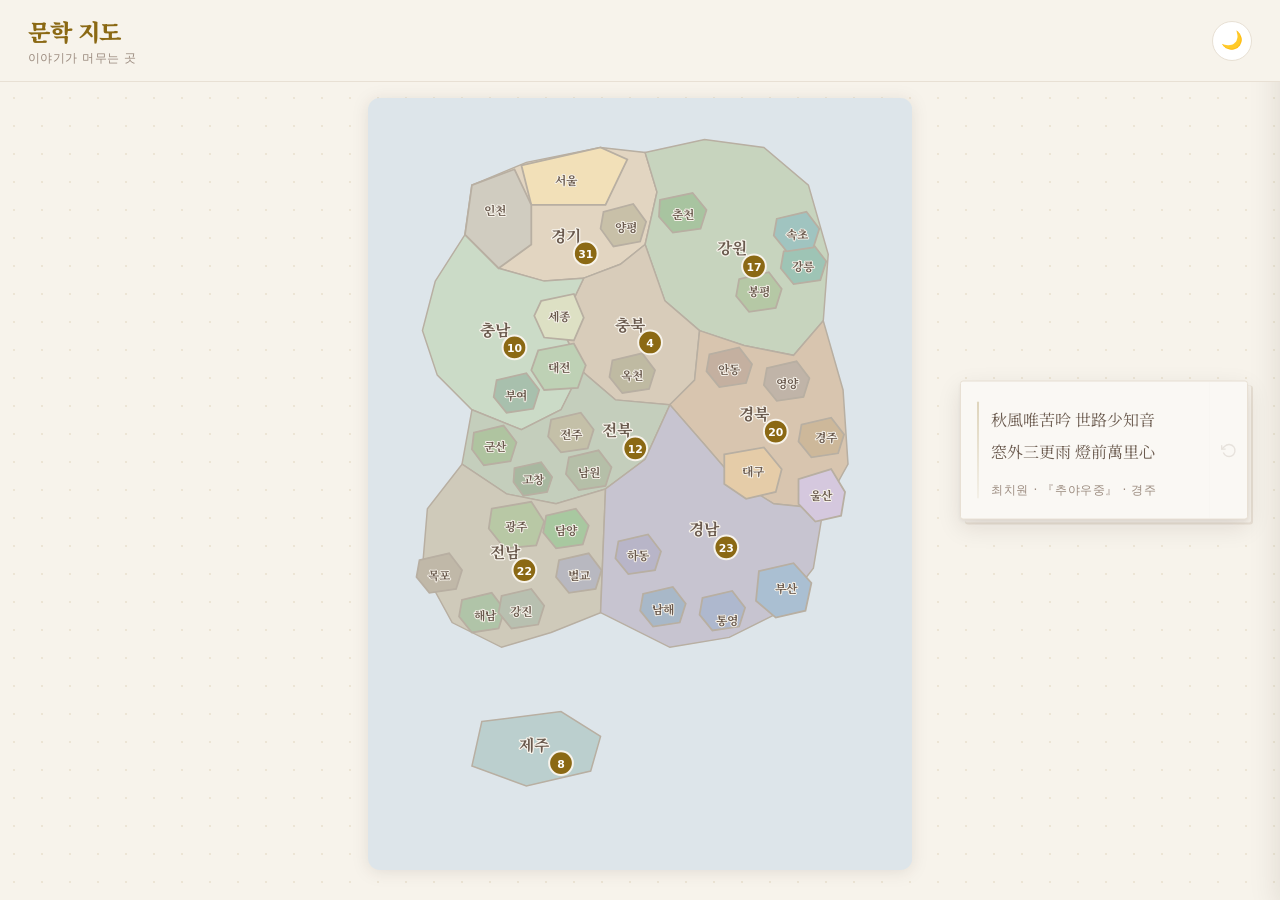
==== commit cbc8b19b: "(feat) PC/모바일 UI UX 최적화 — dot grid, 글귀 카드, 버튼 정리 - 원고지 격자 → 프리미엄 dot grid (radial-gradient 28px) - 전" ====
--- a/index.html
+++ b/index.html
@@ -181,7 +181,7 @@
             </g>
             <!-- 목포 (전남) -->
             <g class="region sub-region" data-region="mokpo">
-              <path d="M70,477 L100,470 L113,487 L107,506 L80,510 L67,494Z"/>
+              <path d="M52,467 L82,460 L95,477 L89,496 L62,500 L49,484Z"/>
             </g>
             <!-- 속초 (강원) -->
             <g class="region sub-region" data-region="sokcho">
@@ -201,7 +201,7 @@
             </g>
             <!-- 해남 (전남) -->
             <g class="region sub-region" data-region="haenam">
-              <path d="M85,499 L115,492 L128,509 L122,528 L95,532 L82,516Z"/>
+              <path d="M95,507 L125,500 L138,517 L132,536 L105,540 L92,524Z"/>
             </g>
             <!-- 강진 (전남) -->
             <g class="region sub-region" data-region="gangjin">
@@ -249,12 +249,12 @@
             <text x="223" y="383" data-label="namwon" class="sub-label">남원</text>
             <text x="167" y="390" data-label="gochang" class="sub-label">고창</text>
             <text x="213" y="487" data-label="beolgyo" class="sub-label">벌교</text>
-            <text x="90" y="497" data-label="mokpo" class="sub-label">목포</text>
+            <text x="72" y="487" data-label="mokpo" class="sub-label">목포</text>
             <text x="433" y="142" data-label="sokcho" class="sub-label">속초</text>
             <text x="423" y="293" data-label="yeongyang" class="sub-label">영양</text>
             <text x="205" y="345" data-label="jeonju" class="sub-label">전주</text>
             <text x="298" y="521" data-label="namhae" class="sub-label">남해</text>
-            <text x="105" y="519" data-label="haenam" class="sub-label">해남</text>
+            <text x="118" y="527" data-label="haenam" class="sub-label">해남</text>
             <text x="155" y="523" data-label="gangjin" class="sub-label">강진</text>
             <text x="200" y="442" data-label="damyang" class="sub-label">담양</text>
           </g>
@@ -332,7 +332,7 @@
             <g class="count-badge" data-badge="beolgyo" transform="translate(233,494)">
               <circle r="9"/><text dy="3.5"></text>
             </g>
-            <g class="count-badge" data-badge="mokpo" transform="translate(110,504)">
+            <g class="count-badge" data-badge="mokpo" transform="translate(92,494)">
               <circle r="9"/><text dy="3.5"></text>
             </g>
             <g class="count-badge" data-badge="sokcho" transform="translate(450,149)">
@@ -347,7 +347,7 @@
             <g class="count-badge" data-badge="namhae" transform="translate(318,528)">
               <circle r="9"/><text dy="3.5"></text>
             </g>
-            <g class="count-badge" data-badge="haenam" transform="translate(125,526)">
+            <g class="count-badge" data-badge="haenam" transform="translate(138,534)">
               <circle r="9"/><text dy="3.5"></text>
             </g>
             <g class="count-badge" data-badge="gangjin" transform="translate(175,530)">
@@ -366,12 +366,9 @@
         <div id="detailMap" class="detail-map"></div>
 
         <!-- 전체 지도 복귀 버튼 -->
-        <button id="zoomBackBtn" class="zoom-back-btn" aria-label="전체 지도">&larr; 전체 지도</button>
-        <!-- 이야기 목록 버튼 -->
+<!-- 이야기 목록 버튼 -->
         <button id="storyOpenBtn" class="story-open-btn" aria-label="이야기 보기">작품 · 이야기 &rsaquo;</button>
 
-        <!-- 지도 안내 -->
-        <p class="map-hint" id="mapHint">지역을 선택해보세요</p>
 
       </div>
     </main>
@@ -383,6 +380,16 @@
         <button id="panelClose" class="icon-btn panel-close-btn" aria-label="닫기">&times;</button>
         <h2 id="regionTitle" class="region-title"></h2>
         <p id="regionDesc" class="region-desc"></p>
+      </div>
+      <!-- PC 웰컴 상태 (지역 미선택 시) — 글귀만 -->
+      <div id="panelWelcome" class="panel-welcome">
+        <div class="welcome-discovery" id="welcomeDiscovery">
+          <p class="welcome-quote" id="welcomeQuote"></p>
+          <p class="welcome-quote-meta" id="welcomeQuoteMeta"></p>
+          <button class="welcome-quote-next" id="welcomeQuoteNext" aria-label="다른 문장">
+            <svg width="14" height="14" viewBox="0 0 24 24" fill="none" stroke="currentColor" stroke-width="2"><polyline points="1 4 1 10 7 10"/><path d="M3.51 15a9 9 0 1 0 2.13-9.36L1 10"/></svg>
+          </button>
+        </div>
       </div>
       <div class="panel-body" id="panelBody">
         <div class="panel-section">
--- a/style.css
+++ b/style.css
@@ -143,10 +143,16 @@
 body {
   font-family: -apple-system, BlinkMacSystemFont, 'Segoe UI', system-ui, sans-serif;
   background-color: var(--bg-primary);
+  background-image: radial-gradient(circle, rgba(139,105,20,0.10) 1px, transparent 1px);
+  background-size: 28px 28px;
   color: var(--text-primary);
   min-height: 100dvh;
   transition: background-color 0.4s, color 0.4s;
   overflow-x: hidden;
+}
+
+[data-theme="dark"] body {
+  background-image: radial-gradient(circle, rgba(212,168,50,0.07) 1px, transparent 1px);
 }
 
 /* ===== Header ===== */
@@ -160,7 +166,7 @@
   align-items: center;
   justify-content: space-between;
   padding: 12px 20px;
-  background: var(--bg-primary);
+  background-color: var(--bg-primary);
   border-bottom: 1px solid var(--border);
   backdrop-filter: blur(12px);
   -webkit-backdrop-filter: blur(12px);
@@ -372,7 +378,7 @@
 .story-panel {
   position: fixed;
   z-index: 200;
-  background: var(--bg-secondary);
+  background-color: var(--bg-secondary);
   display: flex;
   flex-direction: column;
   transition: transform 0.35s cubic-bezier(0.4, 0, 0.2, 1);
@@ -385,7 +391,7 @@
     bottom: 0;
     left: 0;
     right: 0;
-    height: 75dvh;
+    height: 80dvh;
     border-radius: var(--radius-lg) var(--radius-lg) 0 0;
     transform: translateY(100%);
     box-shadow: 0 -4px 30px rgba(0,0,0,0.15);
@@ -484,6 +490,7 @@
   overflow-y: auto;
   padding: 16px 20px;
   -webkit-overflow-scrolling: touch;
+  overscroll-behavior: contain;
 }
 
 /* Panel footer */
@@ -492,6 +499,11 @@
   padding-bottom: max(12px, env(safe-area-inset-bottom));
   border-top: 1px solid var(--border);
   flex-shrink: 0;
+}
+
+/* Panel welcome state (PC) */
+.panel-welcome {
+  display: none;
 }
 
 .write-btn {
@@ -522,6 +534,10 @@
 }
 
 /* 줌 시 타겟 외 지역 처리 */
+#koreaMap.zoomed .map-sea {
+  cursor: pointer;
+}
+
 #koreaMap.zoomed .region:not(.zoom-target):not(.zoom-sibling) {
   opacity: 0.07;
   pointer-events: none;
@@ -568,7 +584,14 @@
 
 /* 줌 시 글귀 카드 숨김 */
 .discovery-card.hidden {
-  display: none;
+  opacity: 0;
+  pointer-events: none;
+  transition: opacity 0.3s;
+}
+
+.discovery-card:not(.hidden) {
+  opacity: 1;
+  transition: opacity 0.3s;
 }
 
 /* 위치 동그라미 마커 */
@@ -646,62 +669,38 @@
   stroke: var(--bg-secondary);
 }
 
-/* 줌 복귀 버튼 */
-.zoom-back-btn {
-  display: none;
-  position: absolute;
-  top: 8px;
-  left: 8px;
-  padding: 5px 12px;
-  border: 1px solid var(--border);
-  border-radius: 100px;
-  background: var(--bg-secondary);
-  color: var(--text-secondary);
-  font-family: 'Noto Serif KR', serif;
-  font-size: 0.72rem;
-  font-weight: 600;
-  cursor: pointer;
-  z-index: 5;
-  box-shadow: var(--shadow-sm);
-  transition: all 0.2s;
-}
-
-.zoom-back-btn.visible {
-  display: block;
-}
-
-.zoom-back-btn:hover {
-  background: var(--accent-bg);
-  border-color: var(--accent);
-  color: var(--accent);
-}
 
 /* 이야기 보기 버튼 */
 .story-open-btn {
-  display: none;
   position: absolute;
   top: 8px;
   right: 8px;
-  padding: 5px 14px;
-  border: none;
+  padding: 6px 14px;
+  border: 1px solid var(--accent);
   border-radius: 100px;
-  background: var(--accent);
-  color: #FFF;
+  background: var(--accent-bg);
+  color: var(--accent);
   font-family: 'Noto Serif KR', serif;
-  font-size: 0.72rem;
+  font-size: 0.75rem;
   font-weight: 700;
   cursor: pointer;
   z-index: 5;
   box-shadow: var(--shadow-sm);
-  transition: all 0.2s;
+  opacity: 0;
+  visibility: hidden;
+  pointer-events: none;
+  transition: opacity 0.25s, visibility 0.25s, background 0.2s, color 0.2s;
 }
 
 .story-open-btn.visible {
-  display: block;
+  opacity: 1;
+  visibility: visible;
+  pointer-events: auto;
 }
 
 .story-open-btn:hover {
-  background: var(--accent-hover);
+  background: var(--accent);
+  color: #FFF;
 }
 
 /* ===== 시·군 상세 SVG 지도 ===== */
@@ -729,6 +728,7 @@
 
 .dm-bg {
   fill: var(--sea);
+  cursor: pointer;
 }
 
 /* 구/면 경계 */
@@ -770,7 +770,7 @@
   font-family: 'Noto Serif KR', serif;
   font-size: 7px;
   fill: #7BA1B5;
-  font-style: italic;
+  font-style: normal;
   pointer-events: none;
   paint-order: stroke fill;
   stroke: var(--bg-primary);
@@ -821,7 +821,7 @@
 
 .dm-work-dot {
   fill: var(--accent);
-  stroke: #fff;
+  stroke: var(--bg-card);
   stroke-width: 2;
   transition: r 0.15s;
 }
@@ -864,26 +864,28 @@
 /* 지역명 */
 .dm-title {
   position: absolute;
-  top: 10px;
+  top: 22px;
   left: 50%;
   transform: translateX(-50%);
   z-index: 10;
   font-family: 'Noto Serif KR', serif;
-  font-size: 0.9rem;
+  font-size: 0.85rem;
   font-weight: 700;
-  color: var(--text-primary);
+  color: var(--accent);
   background: var(--bg-card);
-  padding: 4px 14px;
-  border-radius: 100px;
+  padding: 5px 18px;
+  border-radius: var(--radius-sm);
   border: 1px solid var(--border);
-  box-shadow: var(--shadow-sm);
+  box-shadow: var(--shadow-md);
   pointer-events: none;
+  letter-spacing: 0.04em;
+  white-space: nowrap;
 }
 
 /* 도 전역 작품 리스트 */
 .dm-area-list {
   position: absolute;
-  bottom: 8px;
+  bottom: max(8px, env(safe-area-inset-bottom));
   left: 8px;
   right: 8px;
   z-index: 10;
@@ -980,7 +982,7 @@
 
 [data-theme="dark"] .badge-user {
   background: #1E2E22;
-  color: #7DB88D;
+  color: #95CCA5;
 }
 
 .card-title {
@@ -1061,7 +1063,7 @@
 
 .modal-content {
   position: relative;
-  background: var(--bg-secondary);
+  background-color: var(--bg-secondary);
   border-radius: var(--radius-lg);
   width: 100%;
   max-width: 480px;
@@ -1401,12 +1403,12 @@
 }
 
 .like-btn:hover {
-  color: #D44;
-  background: rgba(221,68,68,0.08);
+  color: #C45A3C;
+  background: rgba(196,90,60,0.08);
 }
 
 .like-btn.liked {
-  color: #D44;
+  color: #C45A3C;
 }
 
 /* Sort toggle */
@@ -1449,10 +1451,10 @@
   width: 100%;
   margin-top: 24px;
   padding: 11px;
-  border: 1.5px solid #D44;
+  border: 1.5px solid #C45A3C;
   border-radius: var(--radius-sm);
   background: transparent;
-  color: #D44;
+  color: #C45A3C;
   font-size: 0.88rem;
   font-weight: 600;
   cursor: pointer;
@@ -1549,7 +1551,7 @@
 .discovery-card {
   display: flex;
   align-items: stretch;
-  background: #FAF8F4;
+  background-color: #FAF8F4;
   border: none;
   border-radius: var(--radius-sm);
   margin-bottom: 14px;
@@ -1639,7 +1641,7 @@
 }
 
 [data-theme="dark"] .discovery-card {
-  background: #242018;
+  background-color: #242018;
   box-shadow:
     0 0 0 1px rgba(255,255,255,0.04),
     0 1px 3px rgba(0,0,0,0.12),
@@ -1670,24 +1672,7 @@
   50% { filter: brightness(1.25); }
 }
 
-@media (max-width: 768px) {
-  .discovery-card-body {
-    padding: 12px 10px;
-  }
-
-  .discovery-excerpt {
-    font-size: 0.85rem;
-    -webkit-line-clamp: 2;
-  }
-
-  .discovery-meta {
-    font-size: 0.72rem;
-  }
-
-  .discovery-next {
-    width: 38px;
-  }
-}
+/* discovery card 모바일 → 하단 통합 블록에서 관리 */
 
 /* ===== Scrollbar ===== */
 .panel-body::-webkit-scrollbar {
@@ -1703,21 +1688,20 @@
   border-radius: 3px;
 }
 
-/* ===== Desktop layout ===== */
-@media (min-width: 769px) {
+/* ===== Tablet layout (769px ~ 1023px) ===== */
+@media (min-width: 769px) and (max-width: 1023px) {
   .map-section {
     transition: padding-right 0.35s;
   }
 
   body.panel-open .map-section {
-    padding-right: 440px;
+    padding-right: 460px;
   }
 
   .map-wrapper {
     max-width: calc((100dvh - 100px) * 0.705);
   }
 
-  /* 상세 지도 — 상단 컨트롤 아래로 배치 */
   .detail-map.visible {
     position: fixed;
     top: 68px;
@@ -1740,30 +1724,651 @@
   }
 
   body.panel-open .detail-map.visible {
-    right: 440px;
-  }
-}
-
+    right: 460px;
+  }
+
+  /* 버튼: 상세 지도 위에서도 접근 가능하도록 */
+  .story-open-btn.visible {
+    position: fixed;
+    top: 78px;
+    z-index: 10;
+  }
+  .story-open-btn.visible { right: 16px; }
+
+  /* 오버레이: 태블릿에서도 숨김 */
+  .overlay {
+    display: none !important;
+  }
+}
+
+/* ===== Desktop layout (1024px+) ===== */
+@media (min-width: 1024px) {
+
+  /* --- 기본: 지도 전체 화면 / 지역 선택 시 패널 등장 --- */
+  .map-section {
+    padding-top: 68px;
+    padding-right: 0;
+    height: 100dvh;
+    display: flex;
+    justify-content: center;
+    align-items: center;
+    overflow: visible;
+    transition: padding-right 0.35s cubic-bezier(0.4, 0, 0.2, 1);
+    position: relative;
+  }
+
+  body.region-active .map-section {
+    padding-right: 460px;
+  }
+
+  .map-wrapper {
+    max-width: none;
+    width: 100%;
+    height: calc(100dvh - 68px);
+    padding: 20px 24px;
+    display: flex;
+    flex-direction: column;
+    align-items: center;
+    justify-content: center;
+    margin: 0;
+  }
+
+  #koreaMap {
+    width: auto;
+    height: calc(100dvh - 128px);
+    max-width: 100%;
+    flex-shrink: 0;
+  }
+
+  /* Discovery card: 지도 오른쪽 쪽지 — 지도와 겹치지 않게 동적 너비 */
+  .discovery-card {
+    position: fixed;
+    top: 50%;
+    right: 32px;
+    left: auto;
+    bottom: auto;
+    transform: translateY(-50%);
+    /* 오른쪽 여백 - 지도 너비 - 버퍼 80px 로 최대 너비 계산 */
+    width: min(420px, max(200px, calc((100vw - (100dvh - 128px) * 0.705) / 2 - 80px)));
+    height: auto;
+    margin: 0;
+    z-index: 3;
+    border-radius: 3px;
+    box-shadow:
+      0 2px 4px rgba(44,24,16,0.06),
+      0 8px 24px rgba(44,24,16,0.10),
+      4px 4px 0 -1px var(--bg-primary),
+      5px 5px 0 0 var(--border);
+    border: 1px solid var(--border);
+  }
+
+  .discovery-card::before {
+    top: 20px;
+    left: 16px;
+    height: calc(100% - 40px);
+    width: 2px;
+    background: linear-gradient(180deg, rgba(139,105,20,0.25), rgba(139,105,20,0.06));
+  }
+
+  .discovery-card:hover {
+    transform: translateY(-50%);
+  }
+
+  .discovery-card-body {
+    display: flex;
+    flex-direction: column;
+    justify-content: center;
+    padding: 24px 22px 20px 32px;
+    overflow: hidden;
+  }
+
+  .discovery-excerpt {
+    font-size: 1.02rem;
+    line-height: 2;
+    -webkit-line-clamp: 4;
+    flex-shrink: 1;
+    min-height: 0;
+  }
+
+  .discovery-meta {
+    flex-shrink: 0;
+    margin-top: 14px;
+    font-size: 0.78rem;
+    letter-spacing: 0.05em;
+  }
+
+  .discovery-next {
+    opacity: 0.2;
+  }
+
+  /* 힌트: PC에서는 패널 웰컴이 대신함 */
+  .map-hint {
+    display: none;
+  }
+
+  /* --- Header --- */
+  .app-header {
+    padding: 14px 28px;
+  }
+
+  .logo {
+    font-size: 1.45rem;
+  }
+
+  .tagline {
+    font-size: 0.78rem;
+    margin-top: 2px;
+  }
+
+  /* --- Story panel: 기본 숨김, 지역 선택 시 슬라이드 --- */
+  .story-panel {
+    top: 0;
+    right: 0;
+    bottom: 0;
+    width: 460px;
+    transform: translateX(100%);
+    border-left: 1px solid var(--border);
+    box-shadow: var(--shadow-lg);
+    z-index: 50;
+    transition: transform 0.35s cubic-bezier(0.4, 0, 0.2, 1);
+  }
+
+  .story-panel.has-region {
+    transform: translateX(0);
+  }
+
+  .panel-drag-handle {
+    display: none;
+  }
+
+  .panel-close-btn {
+    display: none;
+  }
+
+  .overlay {
+    display: none !important;
+  }
+
+  /* --- Panel welcome state: 패널 숨김 시 불필요 --- */
+  .panel-welcome {
+    display: none;
+  }
+
+  .welcome-discovery {
+    padding: 18px 20px 16px 28px;
+    position: relative;
+    text-align: left;
+    max-width: 340px;
+    width: 100%;
+    cursor: pointer;
+    background: var(--bg-card);
+    border: 1px solid var(--border);
+    border-radius: var(--radius-sm);
+    box-shadow:
+      0 0 0 1px rgba(44,24,16,0.03),
+      0 1px 3px rgba(44,24,16,0.04),
+      0 4px 14px rgba(44,24,16,0.05);
+    transition: box-shadow 0.3s, transform 0.25s;
+  }
+
+  .welcome-discovery::before {
+    content: '';
+    position: absolute;
+    top: 14px;
+    left: 14px;
+    width: 2px;
+    height: calc(100% - 28px);
+    background: linear-gradient(180deg, rgba(139,105,20,0.2), rgba(139,105,20,0.04));
+    border-radius: 1px;
+  }
+
+  .welcome-discovery:hover {
+    box-shadow:
+      0 0 0 1px rgba(44,24,16,0.05),
+      0 2px 6px rgba(44,24,16,0.06),
+      0 6px 20px rgba(44,24,16,0.08);
+    transform: translateY(-1px);
+  }
+
+  [data-theme="dark"] .welcome-discovery {
+    background: #242018;
+    box-shadow:
+      0 0 0 1px rgba(255,255,255,0.04),
+      0 1px 3px rgba(0,0,0,0.12),
+      0 4px 14px rgba(0,0,0,0.15);
+  }
+
+  [data-theme="dark"] .welcome-discovery::before {
+    background: linear-gradient(180deg, rgba(212,168,50,0.2), rgba(212,168,50,0.04));
+  }
+
+  .welcome-quote {
+    font-family: 'Noto Serif KR', serif;
+    font-size: 0.9rem;
+    line-height: 1.85;
+    color: var(--text-secondary);
+    white-space: pre-line;
+    display: -webkit-box;
+    -webkit-line-clamp: 3;
+    -webkit-box-orient: vertical;
+    overflow: hidden;
+  }
+
+  .welcome-quote-meta {
+    font-size: 0.72rem;
+    color: var(--text-tertiary);
+    margin-top: 10px;
+    letter-spacing: 0.04em;
+  }
+
+  .welcome-quote-next {
+    position: absolute;
+    top: 8px;
+    right: 8px;
+    border: none;
+    background: transparent;
+    color: var(--text-tertiary);
+    cursor: pointer;
+    padding: 4px;
+    opacity: 0.25;
+    transition: opacity 0.25s, color 0.25s;
+  }
+
+  .welcome-quote-next:hover {
+    opacity: 0.8;
+    color: var(--accent);
+  }
+
+  .welcome-hint {
+    font-size: 0.78rem;
+    color: var(--text-tertiary);
+    margin-top: 20px;
+    letter-spacing: 0.03em;
+  }
+
+  /* When region selected: hide welcome, show content */
+  .story-panel.has-region .panel-welcome {
+    display: none;
+  }
+
+  .story-panel:not(.has-region) .panel-header {
+    display: none;
+  }
+
+  .story-panel:not(.has-region) .panel-body {
+    display: none;
+  }
+
+  .story-panel:not(.has-region) .panel-footer {
+    display: none;
+  }
+
+  /* --- Panel content sizing --- */
+  .panel-header {
+    padding: 20px 24px 0;
+  }
+
+  .region-title {
+    font-size: 1.45rem;
+  }
+
+  .region-desc {
+    font-size: 0.88rem;
+    margin-top: 8px;
+    line-height: 1.6;
+  }
+
+  .panel-body {
+    padding: 20px 24px;
+  }
+
+  .section-header {
+    font-size: 0.95rem;
+  }
+
+  .panel-footer {
+    padding: 16px 24px;
+  }
+
+  .write-btn {
+    padding: 14px;
+    font-size: 1rem;
+    border-radius: var(--radius-md);
+  }
+
+  /* --- Story cards --- */
+  .story-card {
+    padding: 18px;
+    margin-bottom: 14px;
+  }
+
+  .card-title {
+    font-size: 1.1rem;
+  }
+
+  .card-meta {
+    font-size: 0.85rem;
+  }
+
+  .card-excerpt {
+    font-size: 0.88rem;
+    margin-top: 12px;
+    -webkit-line-clamp: 3;
+  }
+
+  /* --- Story open button: hidden on PC --- */
+  .story-open-btn {
+    display: none !important;
+  }
+
+  /* --- Discovery card: 상단 오버라이드 (position은 위에서 absolute) --- */
+  .discovery-card {
+    margin-bottom: 0;
+  }
+
+  .discovery-card-body {
+    padding: 22px 20px 20px 30px;
+  }
+
+  .discovery-excerpt {
+    font-size: 1rem;
+    -webkit-line-clamp: 3;
+  }
+
+  .discovery-meta {
+    font-size: 0.76rem;
+    margin-top: 14px;
+  }
+
+  /* --- Detail map: map-section 기준 고정 --- */
+  .detail-map.visible {
+    position: fixed;
+    top: 68px;
+    left: 0;
+    right: 460px;
+    bottom: 0;
+    border-radius: 0;
+    z-index: 2;
+    padding: 48px 24px 24px;
+  }
+
+  body.region-active .detail-map.visible {
+    right: 460px;
+  }
+
+  .dm-svg {
+    max-width: 700px;
+    max-height: 100%;
+  }
+
+  .dm-area-list {
+    max-width: 400px;
+    left: 0;
+    right: 0;
+    margin: 0 auto;
+  }
+
+  /* --- Modals --- */
+  .modal-content {
+    max-width: 560px;
+  }
+
+  .detail-modal {
+    padding: 32px;
+  }
+
+  .detail-modal h3 {
+    font-size: 1.45rem;
+  }
+
+  .detail-excerpt {
+    font-size: 1.05rem;
+    padding: 24px;
+  }
+
+  .detail-desc {
+    font-size: 0.95rem;
+  }
+
+  .write-modal {
+    max-width: 520px;
+  }
+
+  .form-group input,
+  .form-group select,
+  .form-group textarea {
+    padding: 12px 16px;
+    font-size: 0.95rem;
+  }
+
+  /* --- Map region hover --- */
+  .region:hover path {
+    filter: brightness(1.1);
+    stroke-width: 2.2;
+  }
+
+  .region.sub-region:hover path {
+    stroke-width: 2.5;
+  }
+
+  /* --- Map hint --- */
+  .map-hint {
+    font-size: 0.9rem;
+  }
+}
+
+/* ===== Mobile optimization (768px 이하) ===== */
 @media (max-width: 768px) {
+
+  /* --- 헤더 --- */
   .app-header {
-    padding: 10px 16px;
+    padding: 8px 14px;
   }
 
   .logo {
-    font-size: 1.15rem;
+    font-size: 1.1rem;
+  }
+
+  .tagline {
+    font-size: 0.65rem;
+  }
+
+  .icon-btn {
+    width: 36px;
+    height: 36px;
+    font-size: 1rem;
+  }
+
+  /* --- 지도 영역: 최대한 공간 확보 (헤더 실제 높이 64px 맞춤) --- */
+  .map-section {
+    padding-top: 64px;
   }
 
   .map-wrapper {
     padding: 4px;
-    max-width: min(100%, calc((100dvh - 140px) * 0.705));
+    max-width: min(100%, calc((100dvh - 195px) * 0.705));
+  }
+
+  /* --- 버튼: 터치 타겟 44px 확보 --- */
+  .story-open-btn {
+    min-height: 44px;
+    padding: 10px 18px;
+    font-size: 0.75rem;
+  }
+
+  /* --- Discovery card: 3줄, 전체 너비 --- */
+  .discovery-card {
+    width: 100%;
+    max-width: 100%;
+    margin: 0 0 12px;
+    border-radius: 8px;
+  }
+
+  .discovery-card::before {
+    top: 12px;
+    left: 12px;
+    height: calc(100% - 24px);
+  }
+
+  .discovery-card-body {
+    padding: 14px 12px 14px 26px;
+  }
+
+  .discovery-excerpt {
+    font-size: 0.82rem;
+    line-height: 1.85;
+    -webkit-line-clamp: 3;
+  }
+
+  .discovery-meta {
+    font-size: 0.7rem;
+    margin-top: 8px;
+  }
+
+  .discovery-next {
+    min-width: 44px;
+  }
+
+  /* --- 힌트 --- */
+  .map-hint {
+    font-size: 0.78rem;
+    margin-top: 4px;
+  }
+
+  /* --- 스토리 패널 --- */
+  .story-panel {
+    height: 80dvh;
+  }
+
+  .panel-header {
+    padding: 10px 16px 0;
   }
 
   .region-title {
+    font-size: 1.15rem;
+  }
+
+  .region-desc {
+    font-size: 0.78rem;
+  }
+
+  .panel-body {
+    padding: 12px 16px;
+  }
+
+  .section-header {
+    font-size: 0.85rem;
+    margin-bottom: 10px;
+    padding-bottom: 6px;
+  }
+
+  .panel-footer {
+    padding: 10px 16px;
+    padding-bottom: max(10px, env(safe-area-inset-bottom));
+  }
+
+  .write-btn {
+    padding: 12px;
+    font-size: 0.9rem;
+  }
+
+  /* --- 스토리 카드 --- */
+  .story-card {
+    padding: 14px;
+    margin-bottom: 10px;
+    border-radius: 10px;
+  }
+
+  .card-title {
+    font-size: 0.98rem;
+  }
+
+  .card-meta {
+    font-size: 0.78rem;
+  }
+
+  .card-excerpt {
+    font-size: 0.82rem;
+    margin-top: 8px;
+    -webkit-line-clamp: 2;
+  }
+
+  .badge {
+    font-size: 0.65rem;
+    padding: 2px 7px;
+  }
+
+  /* --- 모달 --- */
+  .modal {
+    padding: 12px;
+  }
+
+  .modal-content {
+    max-width: 100%;
+    max-height: 90dvh;
+    border-radius: 14px;
+  }
+
+  .detail-modal {
+    padding: 18px;
+  }
+
+  .detail-modal h3 {
     font-size: 1.2rem;
   }
 
-  .detail-modal {
-    padding: 20px;
+  .detail-excerpt {
+    font-size: 0.92rem;
+    padding: 16px;
+    margin-top: 14px;
+  }
+
+  .detail-desc {
+    font-size: 0.85rem;
+    margin-top: 12px;
+  }
+
+  .write-comment-btn {
+    padding: 12px;
+    font-size: 0.85rem;
+  }
+
+  /* --- 글쓰기 모달 --- */
+  .form-group {
+    margin-top: 12px;
+    padding: 0 16px;
+  }
+
+  .form-group input,
+  .form-group select,
+  .form-group textarea {
+    padding: 10px 12px;
+    font-size: 0.88rem;
+  }
+
+  .form-actions {
+    padding: 16px 16px 0;
+  }
+
+  .btn {
+    padding: 11px;
+    font-size: 0.88rem;
+  }
+
+  /* --- 상세 지도 --- */
+  .detail-map.visible {
+    border-radius: 0;
+  }
+
+  .dm-title {
+    font-size: 0.8rem;
+    padding: 4px 16px;
+    top: 22px;
+  }
+
+  /* 패널 높이 — 상단 dead code 제거됨, 여기서 관리 */
+  .story-panel {
+    height: 80dvh;
   }
 }
 
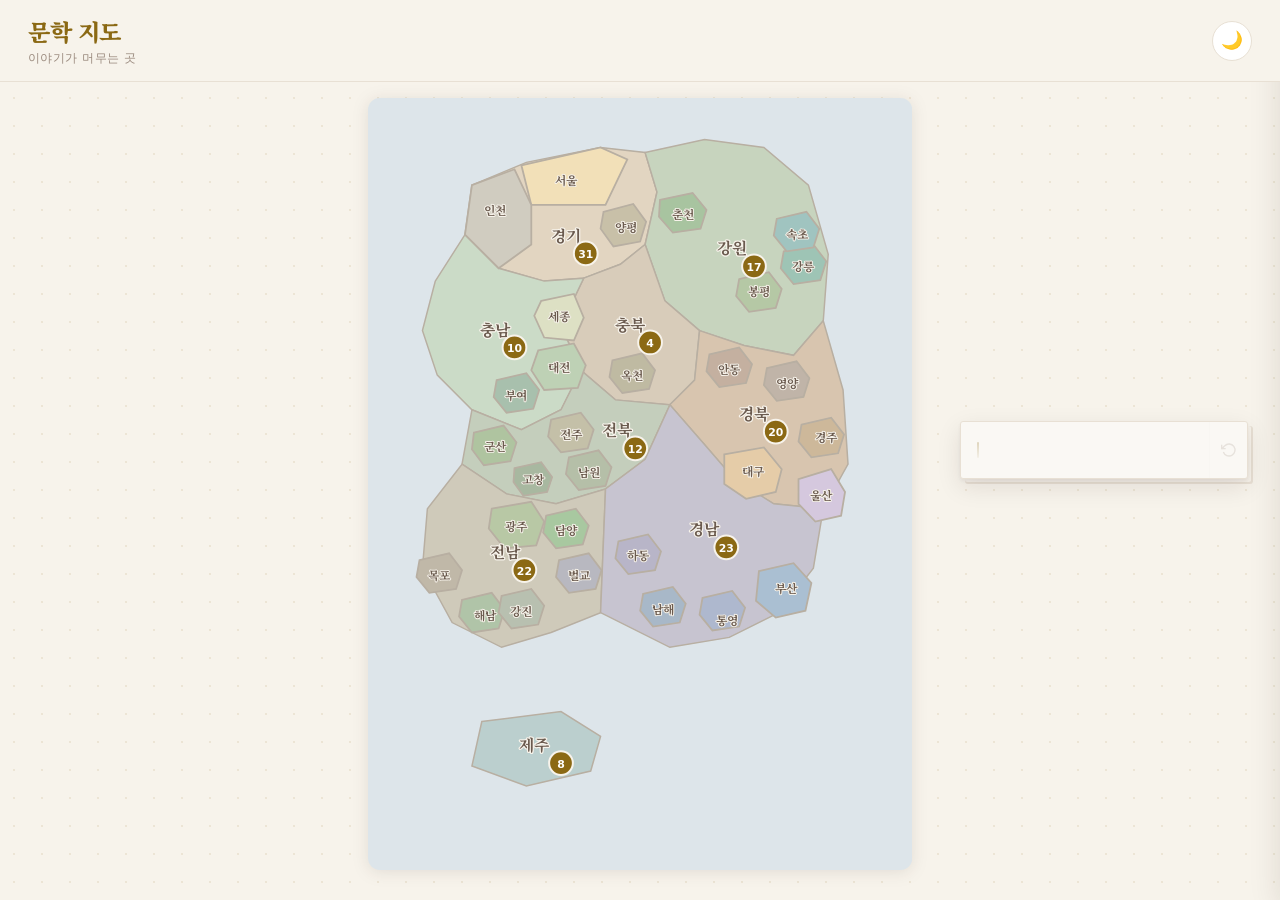
==== commit c3a3fedd: "(feat) SEO 기본 인프라 추가 - index.html: meta description/keywords, Open Graph, Twitter Card, canonical, J" ====
--- a/index.html
+++ b/index.html
@@ -6,7 +6,28 @@
   <meta name="theme-color" content="#8B6914">
   <meta name="apple-mobile-web-app-capable" content="yes">
   <meta name="apple-mobile-web-app-status-bar-style" content="black-translucent">
+
   <title>문학 지도 - 이야기가 머무는 곳</title>
+  <meta name="description" content="한국 문학 작품의 배경이 된 장소를 지도에서 탐험하세요. 150편 이상의 시·소설·수필, 39개 지역을 아우르는 문학 여행 안내서.">
+  <meta name="keywords" content="한국 문학 지도, 문학 여행, 소설 배경 장소, 시 배경, 문학관, 한국 문학, 작품 배경, 문학 탐방">
+  <meta name="author" content="문학 지도">
+  <link rel="canonical" href="https://literary-map.vercel.app/">
+
+  <!-- Open Graph -->
+  <meta property="og:type" content="website">
+  <meta property="og:url" content="https://literary-map.vercel.app/">
+  <meta property="og:title" content="문학 지도 - 이야기가 머무는 곳">
+  <meta property="og:description" content="한국 문학 작품의 배경이 된 장소를 지도에서 탐험하세요. 150편 이상의 시·소설·수필, 39개 지역을 아우르는 문학 여행 안내서.">
+  <meta property="og:image" content="https://literary-map.vercel.app/og-image.png">
+  <meta property="og:locale" content="ko_KR">
+  <meta property="og:site_name" content="문학 지도">
+
+  <!-- Twitter Card -->
+  <meta name="twitter:card" content="summary_large_image">
+  <meta name="twitter:title" content="문학 지도 - 이야기가 머무는 곳">
+  <meta name="twitter:description" content="한국 문학 작품의 배경이 된 장소를 지도에서 탐험하세요. 150편 이상의 시·소설·수필, 39개 지역을 아우르는 문학 여행 안내서.">
+  <meta name="twitter:image" content="https://literary-map.vercel.app/og-image.png">
+
   <link rel="manifest" href="manifest.json">
   <link rel="icon" href="icon.svg" type="image/svg+xml">
   <link rel="apple-touch-icon" href="icon.svg">
@@ -467,5 +488,40 @@
   <script src="data.js"></script>
   <script src="detail-maps.js"></script>
   <script src="app.js"></script>
+
+  <script type="application/ld+json">
+  {
+    "@context": "https://schema.org",
+    "@graph": [
+      {
+        "@type": "WebSite",
+        "@id": "https://literary-map.vercel.app/#website",
+        "url": "https://literary-map.vercel.app/",
+        "name": "문학 지도",
+        "description": "한국 문학 작품의 배경이 된 장소를 지도에서 탐험하는 웹앱",
+        "inLanguage": "ko-KR"
+      },
+      {
+        "@type": "WebApplication",
+        "@id": "https://literary-map.vercel.app/#app",
+        "url": "https://literary-map.vercel.app/",
+        "name": "문학 지도 - 이야기가 머무는 곳",
+        "description": "150편 이상의 한국 문학 작품 배경 장소를 지도에서 탐험하고, 나만의 이야기를 남기는 문학 여행 안내 앱",
+        "applicationCategory": "EducationApplication",
+        "operatingSystem": "All",
+        "inLanguage": "ko-KR",
+        "offers": {
+          "@type": "Offer",
+          "price": "0",
+          "priceCurrency": "KRW"
+        },
+        "author": {
+          "@type": "Person",
+          "name": "hanjaegyeong"
+        }
+      }
+    ]
+  }
+  </script>
 </body>
 </html>
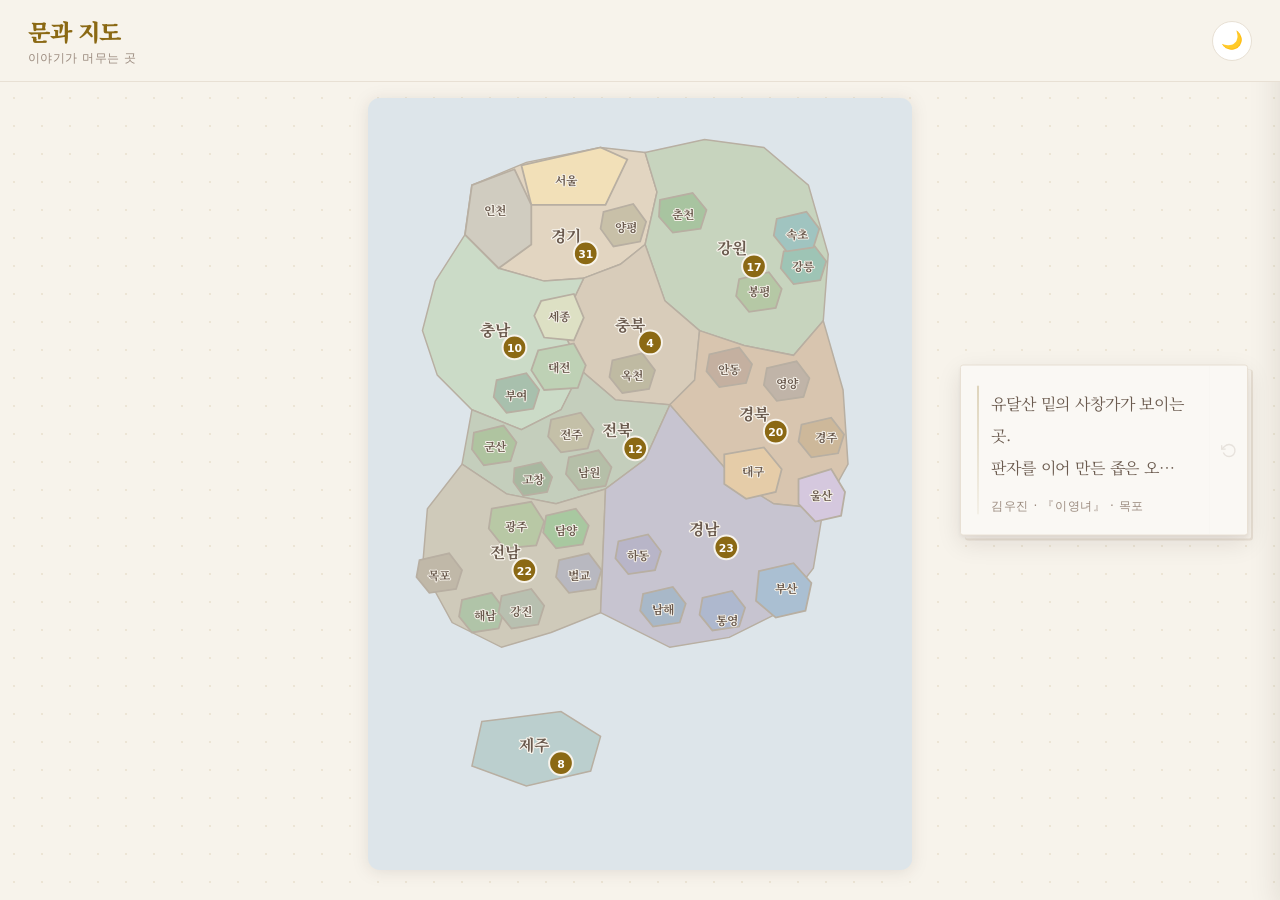
==== commit 7465c342: "(chore) 구글 서치콘솔 소유권 인증 태그 추가" ====
--- a/index.html
+++ b/index.html
@@ -7,26 +7,27 @@
   <meta name="apple-mobile-web-app-capable" content="yes">
   <meta name="apple-mobile-web-app-status-bar-style" content="black-translucent">
 
-  <title>문학 지도 - 이야기가 머무는 곳</title>
+  <meta name="google-site-verification" content="Mudh050dbsNy8pzORbZVipbjCxy32V4Jxrg9capWvB4" />
+  <title>문과 지도 - 이야기가 머무는 곳</title>
   <meta name="description" content="한국 문학 작품의 배경이 된 장소를 지도에서 탐험하세요. 150편 이상의 시·소설·수필, 39개 지역을 아우르는 문학 여행 안내서.">
-  <meta name="keywords" content="한국 문학 지도, 문학 여행, 소설 배경 장소, 시 배경, 문학관, 한국 문학, 작품 배경, 문학 탐방">
-  <meta name="author" content="문학 지도">
-  <link rel="canonical" href="https://literary-map.vercel.app/">
+  <meta name="keywords" content="문과 지도, 문학 여행, 소설 배경 장소, 시 배경, 문학관, 한국 문학, 작품 배경, 문학 탐방">
+  <meta name="author" content="문과 지도">
+  <link rel="canonical" href="https://mungwa-map.github.io/">
 
   <!-- Open Graph -->
   <meta property="og:type" content="website">
-  <meta property="og:url" content="https://literary-map.vercel.app/">
-  <meta property="og:title" content="문학 지도 - 이야기가 머무는 곳">
+  <meta property="og:url" content="https://mungwa-map.github.io/">
+  <meta property="og:title" content="문과 지도 - 이야기가 머무는 곳">
   <meta property="og:description" content="한국 문학 작품의 배경이 된 장소를 지도에서 탐험하세요. 150편 이상의 시·소설·수필, 39개 지역을 아우르는 문학 여행 안내서.">
-  <meta property="og:image" content="https://literary-map.vercel.app/og-image.png">
+  <meta property="og:image" content="https://mungwa-map.github.io/og-image.png">
   <meta property="og:locale" content="ko_KR">
-  <meta property="og:site_name" content="문학 지도">
+  <meta property="og:site_name" content="문과 지도">
 
   <!-- Twitter Card -->
   <meta name="twitter:card" content="summary_large_image">
-  <meta name="twitter:title" content="문학 지도 - 이야기가 머무는 곳">
+  <meta name="twitter:title" content="문과 지도 - 이야기가 머무는 곳">
   <meta name="twitter:description" content="한국 문학 작품의 배경이 된 장소를 지도에서 탐험하세요. 150편 이상의 시·소설·수필, 39개 지역을 아우르는 문학 여행 안내서.">
-  <meta name="twitter:image" content="https://literary-map.vercel.app/og-image.png">
+  <meta name="twitter:image" content="https://mungwa-map.github.io/og-image.png">
 
   <link rel="manifest" href="manifest.json">
   <link rel="icon" href="icon.svg" type="image/svg+xml">
@@ -42,7 +43,7 @@
     <!-- ===== 헤더 ===== -->
     <header class="app-header">
       <div class="header-left">
-        <h1 class="logo">문학 지도</h1>
+        <h1 class="logo">문과 지도</h1>
         <p class="tagline">이야기가 머무는 곳</p>
       </div>
       <button id="themeToggle" class="icon-btn" aria-label="테마 전환"></button>
@@ -495,17 +496,17 @@
     "@graph": [
       {
         "@type": "WebSite",
-        "@id": "https://literary-map.vercel.app/#website",
-        "url": "https://literary-map.vercel.app/",
-        "name": "문학 지도",
+        "@id": "https://mungwa-map.github.io/#website",
+        "url": "https://mungwa-map.github.io/",
+        "name": "문과 지도",
         "description": "한국 문학 작품의 배경이 된 장소를 지도에서 탐험하는 웹앱",
         "inLanguage": "ko-KR"
       },
       {
         "@type": "WebApplication",
-        "@id": "https://literary-map.vercel.app/#app",
-        "url": "https://literary-map.vercel.app/",
-        "name": "문학 지도 - 이야기가 머무는 곳",
+        "@id": "https://mungwa-map.github.io/#app",
+        "url": "https://mungwa-map.github.io/",
+        "name": "문과 지도 - 이야기가 머무는 곳",
         "description": "150편 이상의 한국 문학 작품 배경 장소를 지도에서 탐험하고, 나만의 이야기를 남기는 문학 여행 안내 앱",
         "applicationCategory": "EducationApplication",
         "operatingSystem": "All",
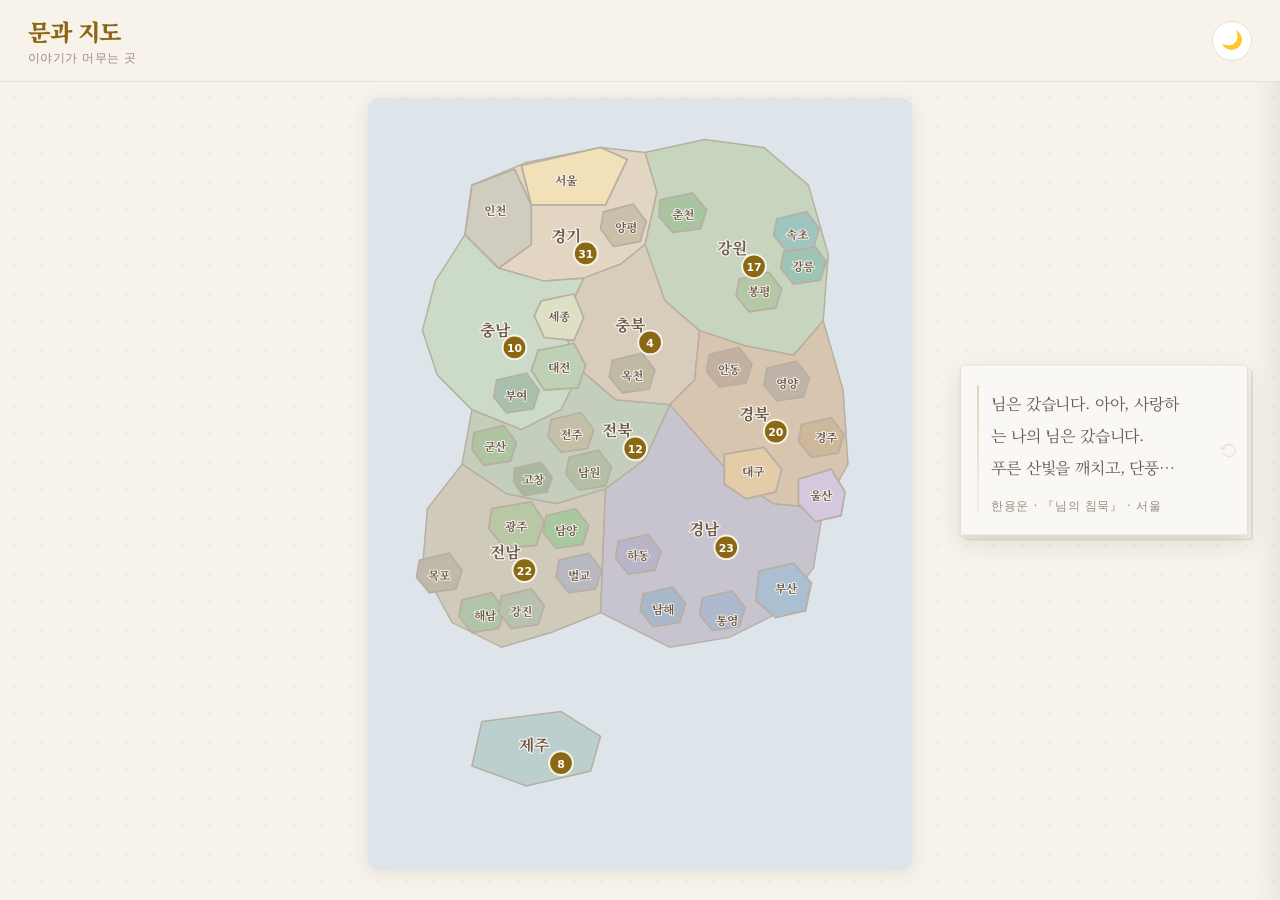
==== commit 096aabc9: "(fix) base href 추가 — 딥링크에서 리소스 404 해결 - /region/X, /work/X 경로에서 상대 경로가 잘못 해석되던 문제 - <base href="/"> " ====
--- a/index.html
+++ b/index.html
@@ -1,6 +1,7 @@
 <!DOCTYPE html>
 <html lang="ko">
 <head>
+  <base href="/">
   <meta charset="UTF-8">
   <meta name="viewport" content="width=device-width, initial-scale=1.0, viewport-fit=cover">
   <meta name="theme-color" content="#8B6914">
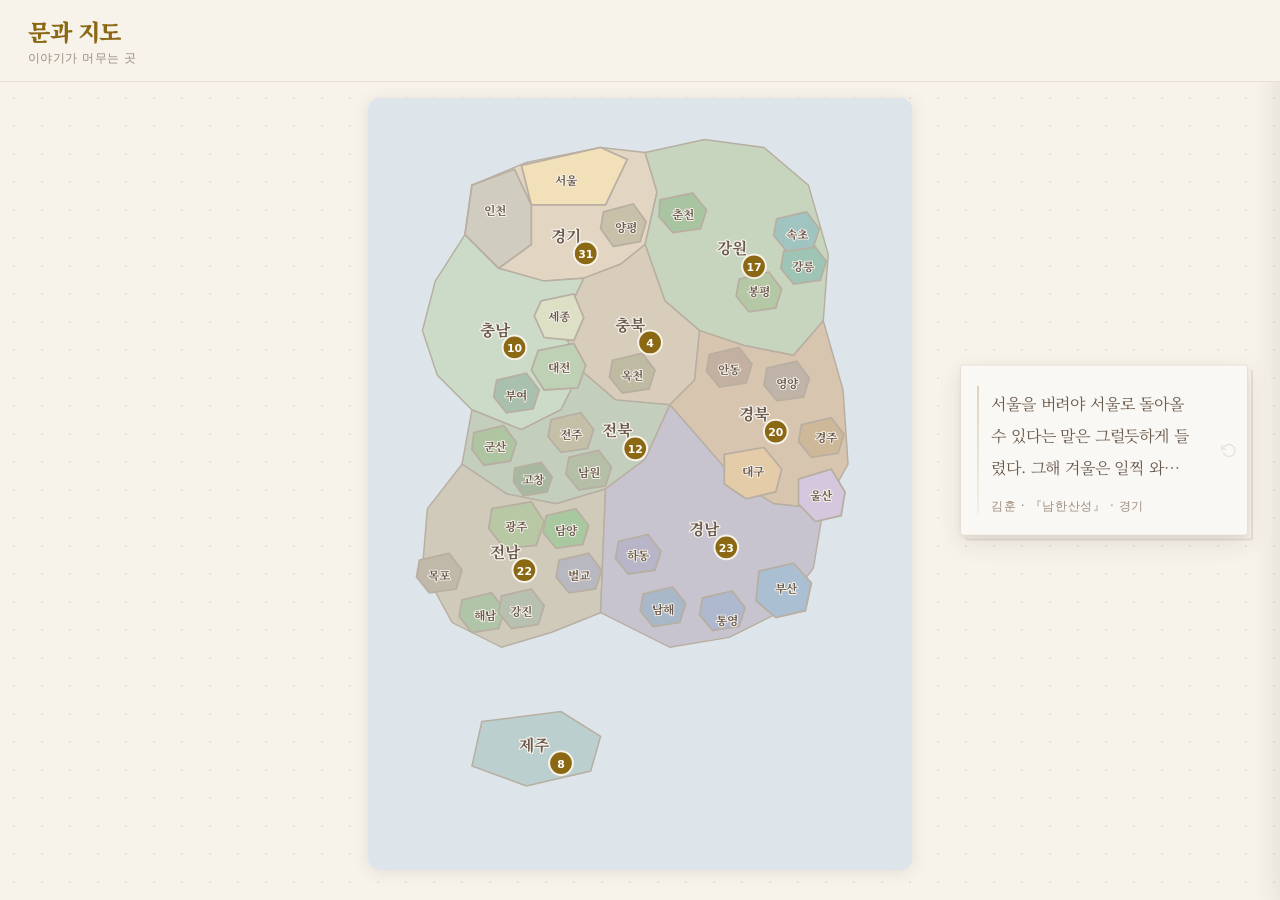
==== commit 6c33f32c: "(refactor) 다크모드 기능 완전 제거 - style.css: [data-theme="dark"] 블록 전체 삭제 - app.js: theme 상태, setupTheme, a" ====
--- a/index.html
+++ b/index.html
@@ -47,7 +47,6 @@
         <h1 class="logo">문과 지도</h1>
         <p class="tagline">이야기가 머무는 곳</p>
       </div>
-      <button id="themeToggle" class="icon-btn" aria-label="테마 전환"></button>
     </header>
 
     <!-- ===== 지도 섹션 ===== -->
--- a/style.css
+++ b/style.css
@@ -65,69 +65,6 @@
   --r-damyang: #A8C8A0;
 }
 
-[data-theme="dark"] {
-  --bg-primary: #1A1612;
-  --bg-secondary: #252019;
-  --bg-card: #2D2720;
-  --text-primary: #E8DFD0;
-  --text-secondary: #A89B8F;
-  --text-tertiary: #7B6F63;
-  --accent: #D4A832;
-  --accent-hover: #E0BA45;
-  --accent-bg: #332D1F;
-  --border: #3D362D;
-  --shadow-sm: 0 1px 3px rgba(0,0,0,0.2);
-  --shadow-md: 0 4px 12px rgba(0,0,0,0.3);
-  --shadow-lg: 0 8px 30px rgba(0,0,0,0.4);
-  --sea: #141C22;
-  --region-stroke: #5D5449;
-
-  /* 도(道) */
-  --r-gyeonggi: #5C4E3A;
-  --r-gangwon: #3E4D38;
-  --r-chungbuk: #524A3A;
-  --r-chungnam: #3E4D3C;
-  --r-gyeongbuk: #524538;
-  --r-jeonbuk: #3C4538;
-  --r-jeonnam: #4A453A;
-  --r-gyeongnam: #3E3C4A;
-  --r-jeju: #384A48;
-
-  /* 광역시·특별시 */
-  --r-seoul: #6B5A32;
-  --r-incheon: #4A4638;
-  --r-sejong: #4D5038;
-  --r-daejeon: #3A4D34;
-  --r-daegu: #5E4C30;
-  --r-gwangju: #384530;
-  --r-ulsan: #4A4252;
-  --r-busan: #344050;
-
-  /* 세분화 지역 (시·군) */
-  --r-chuncheon: #354D30;
-  --r-bongpyeong: #3C4832;
-  --r-gyeongju: #4D4230;
-  --r-gunsan: #354530;
-  --r-hadong: #38354A;
-  --r-tongyeong: #343A4A;
-  --r-gangneung: #2E4840;
-  --r-yangpyeong: #4A4538;
-  --r-okcheon: #454030;
-  --r-buyeo: #304538;
-  --r-andong: #483E35;
-  --r-namwon: #3A4232;
-  --r-gochang: #344030;
-  --r-beolgyo: #383842;
-  --r-mokpo: #424038;
-  --r-sokcho: #2E4845;
-  --r-yeongyang: #453E35;
-  --r-jeonju: #484530;
-  --r-namhae: #303A48;
-  --r-haenam: #354535;
-  --r-gangjin: #3A4238;
-  --r-damyang: #304830;
-}
-
 /* ===== Reset & Base ===== */
 *, *::before, *::after {
   margin: 0;
@@ -149,10 +86,6 @@
   min-height: 100dvh;
   transition: background-color 0.4s, color 0.4s;
   overflow-x: hidden;
-}
-
-[data-theme="dark"] body {
-  background-image: radial-gradient(circle, rgba(212,168,50,0.07) 1px, transparent 1px);
 }
 
 /* ===== Header ===== */
@@ -628,10 +561,6 @@
   100% { r: 12; opacity: 0; }
 }
 
-[data-theme="dark"] .loc-circle {
-  stroke: var(--bg-secondary);
-}
-
 /* 작품 마커 */
 .work-marker {
   cursor: pointer;
@@ -660,15 +589,6 @@
   fill: var(--accent-hover);
   r: 5.5;
 }
-
-[data-theme="dark"] .work-marker .marker-dot {
-  stroke: var(--bg-primary);
-}
-
-[data-theme="dark"] .work-marker .marker-label {
-  stroke: var(--bg-secondary);
-}
-
 
 /* 이야기 보기 버튼 */
 .story-open-btn {
@@ -853,14 +773,6 @@
   stroke-linejoin: round;
 }
 
-/* 다크 모드 */
-[data-theme="dark"] .dm-bg { fill: var(--sea); }
-[data-theme="dark"] .dm-district { fill: var(--bg-card); stroke: var(--region-stroke); }
-[data-theme="dark"] .dm-mountain polygon { fill: #3E5A3C; stroke: #4D6E4B; }
-[data-theme="dark"] .dm-mountain text { fill: #6B9068; }
-[data-theme="dark"] .dm-river { stroke: var(--sea); }
-[data-theme="dark"] .dm-river-label { fill: #4A7A8F; }
-
 /* 지역명 */
 .dm-title {
   position: absolute;
@@ -976,15 +888,6 @@
   font-size: 0.65rem;
 }
 
-[data-theme="dark"] .badge-subregion {
-  background: #3D362D;
-}
-
-[data-theme="dark"] .badge-user {
-  background: #1E2E22;
-  color: #95CCA5;
-}
-
 .card-title {
   font-family: 'Noto Serif KR', serif;
   font-size: 1.05rem;
@@ -1638,18 +1541,6 @@
 .discovery-next:hover {
   color: var(--accent);
   opacity: 0.8;
-}
-
-[data-theme="dark"] .discovery-card {
-  background-color: #242018;
-  box-shadow:
-    0 0 0 1px rgba(255,255,255,0.04),
-    0 1px 3px rgba(0,0,0,0.12),
-    0 6px 20px rgba(0,0,0,0.15);
-}
-
-[data-theme="dark"] .discovery-card::before {
-  background: linear-gradient(180deg, rgba(212,168,50,0.2), rgba(212,168,50,0.04));
 }
 
 .discovery-next svg {
@@ -1930,19 +1821,7 @@
     transform: translateY(-1px);
   }
 
-  [data-theme="dark"] .welcome-discovery {
-    background: #242018;
-    box-shadow:
-      0 0 0 1px rgba(255,255,255,0.04),
-      0 1px 3px rgba(0,0,0,0.12),
-      0 4px 14px rgba(0,0,0,0.15);
-  }
-
-  [data-theme="dark"] .welcome-discovery::before {
-    background: linear-gradient(180deg, rgba(212,168,50,0.2), rgba(212,168,50,0.04));
-  }
-
-  .welcome-quote {
+      .welcome-quote {
     font-family: 'Noto Serif KR', serif;
     font-size: 0.9rem;
     line-height: 1.85;
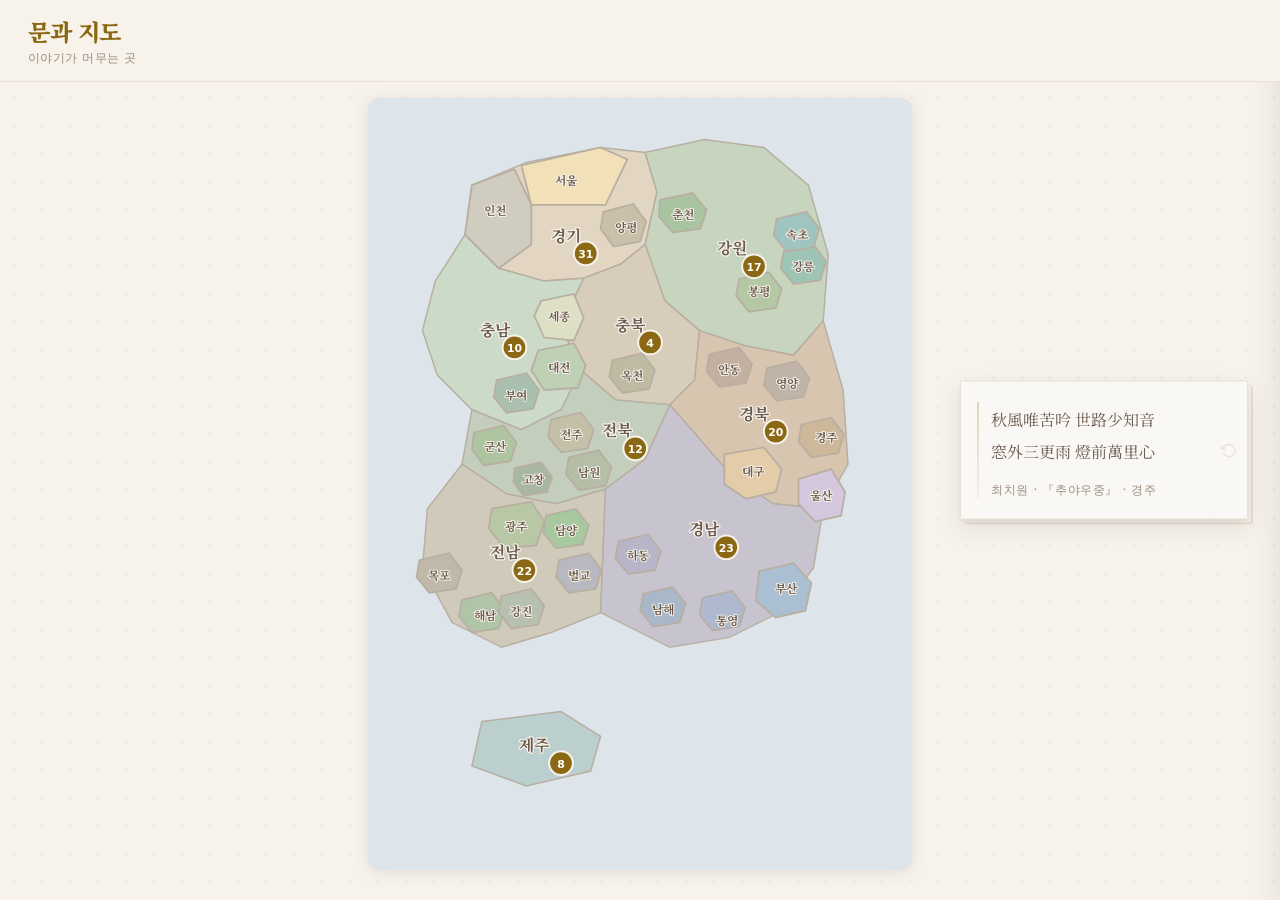
==== commit 3fcc2035: "(feat) SEO 강화 — JSON-LD 구조화 데이터, OG 이미지 크기, apple-touch-icon PNG - WebSite JSON-LD 스키마 추가로 Google 검색" ====
--- a/index.html
+++ b/index.html
@@ -21,6 +21,8 @@
   <meta property="og:title" content="문과 지도 - 이야기가 머무는 곳">
   <meta property="og:description" content="한국 문학 작품의 배경이 된 장소를 지도에서 탐험하세요. 150편 이상의 시·소설·수필, 39개 지역을 아우르는 문학 여행 안내서.">
   <meta property="og:image" content="https://mungwa-map.github.io/og-image.png">
+  <meta property="og:image:width" content="2400">
+  <meta property="og:image:height" content="1260">
   <meta property="og:locale" content="ko_KR">
   <meta property="og:site_name" content="문과 지도">
 
@@ -32,11 +34,24 @@
 
   <link rel="manifest" href="manifest.json">
   <link rel="icon" href="icon.svg" type="image/svg+xml">
-  <link rel="apple-touch-icon" href="icon.svg">
+  <link rel="apple-touch-icon" href="icon-192.png">
   <link rel="preconnect" href="https://fonts.googleapis.com">
   <link rel="preconnect" href="https://fonts.gstatic.com" crossorigin>
   <link href="https://fonts.googleapis.com/css2?family=Noto+Serif+KR:wght@400;700;900&display=swap" rel="stylesheet">
   <link rel="stylesheet" href="style.css">
+
+  <!-- Structured Data -->
+  <script type="application/ld+json">
+  {
+    "@context": "https://schema.org",
+    "@type": "WebSite",
+    "name": "문과 지도",
+    "alternateName": "이야기가 머무는 곳",
+    "url": "https://mungwa-map.github.io/",
+    "description": "한국 문학 작품의 배경이 된 장소를 지도에서 탐험하세요. 150편 이상의 시·소설·수필, 39개 지역을 아우르는 문학 여행 안내서.",
+    "inLanguage": "ko"
+  }
+  </script>
 </head>
 <body>
   <div id="app">
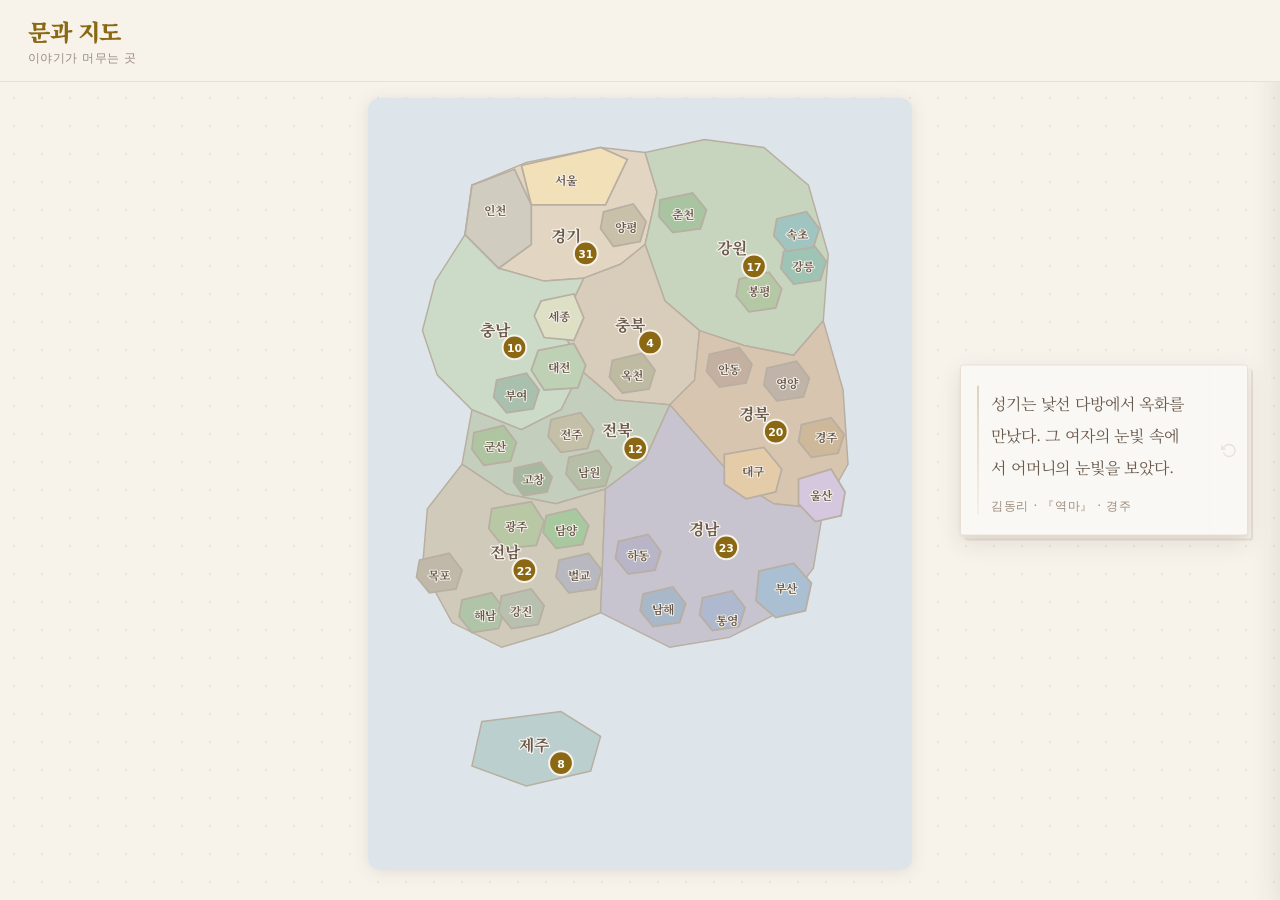
==== commit f053b017: "(fix) OG 이미지 캐시 버스터 추가로 SNS 썸네일 갱신 문제 해결 - index.html, 404.html의 og:image, twitter:image URL에 ?v=202" ====
--- a/index.html
+++ b/index.html
@@ -20,7 +20,7 @@
   <meta property="og:url" content="https://mungwa-map.github.io/">
   <meta property="og:title" content="문과 지도 - 이야기가 머무는 곳">
   <meta property="og:description" content="한국 문학 작품의 배경이 된 장소를 지도에서 탐험하세요. 150편 이상의 시·소설·수필, 39개 지역을 아우르는 문학 여행 안내서.">
-  <meta property="og:image" content="https://mungwa-map.github.io/og-image.png">
+  <meta property="og:image" content="https://mungwa-map.github.io/og-image.png?v=20260410">
   <meta property="og:image:width" content="2400">
   <meta property="og:image:height" content="1260">
   <meta property="og:locale" content="ko_KR">
@@ -30,7 +30,7 @@
   <meta name="twitter:card" content="summary_large_image">
   <meta name="twitter:title" content="문과 지도 - 이야기가 머무는 곳">
   <meta name="twitter:description" content="한국 문학 작품의 배경이 된 장소를 지도에서 탐험하세요. 150편 이상의 시·소설·수필, 39개 지역을 아우르는 문학 여행 안내서.">
-  <meta name="twitter:image" content="https://mungwa-map.github.io/og-image.png">
+  <meta name="twitter:image" content="https://mungwa-map.github.io/og-image.png?v=20260410">
 
   <link rel="manifest" href="manifest.json">
   <link rel="icon" href="icon.svg" type="image/svg+xml">
